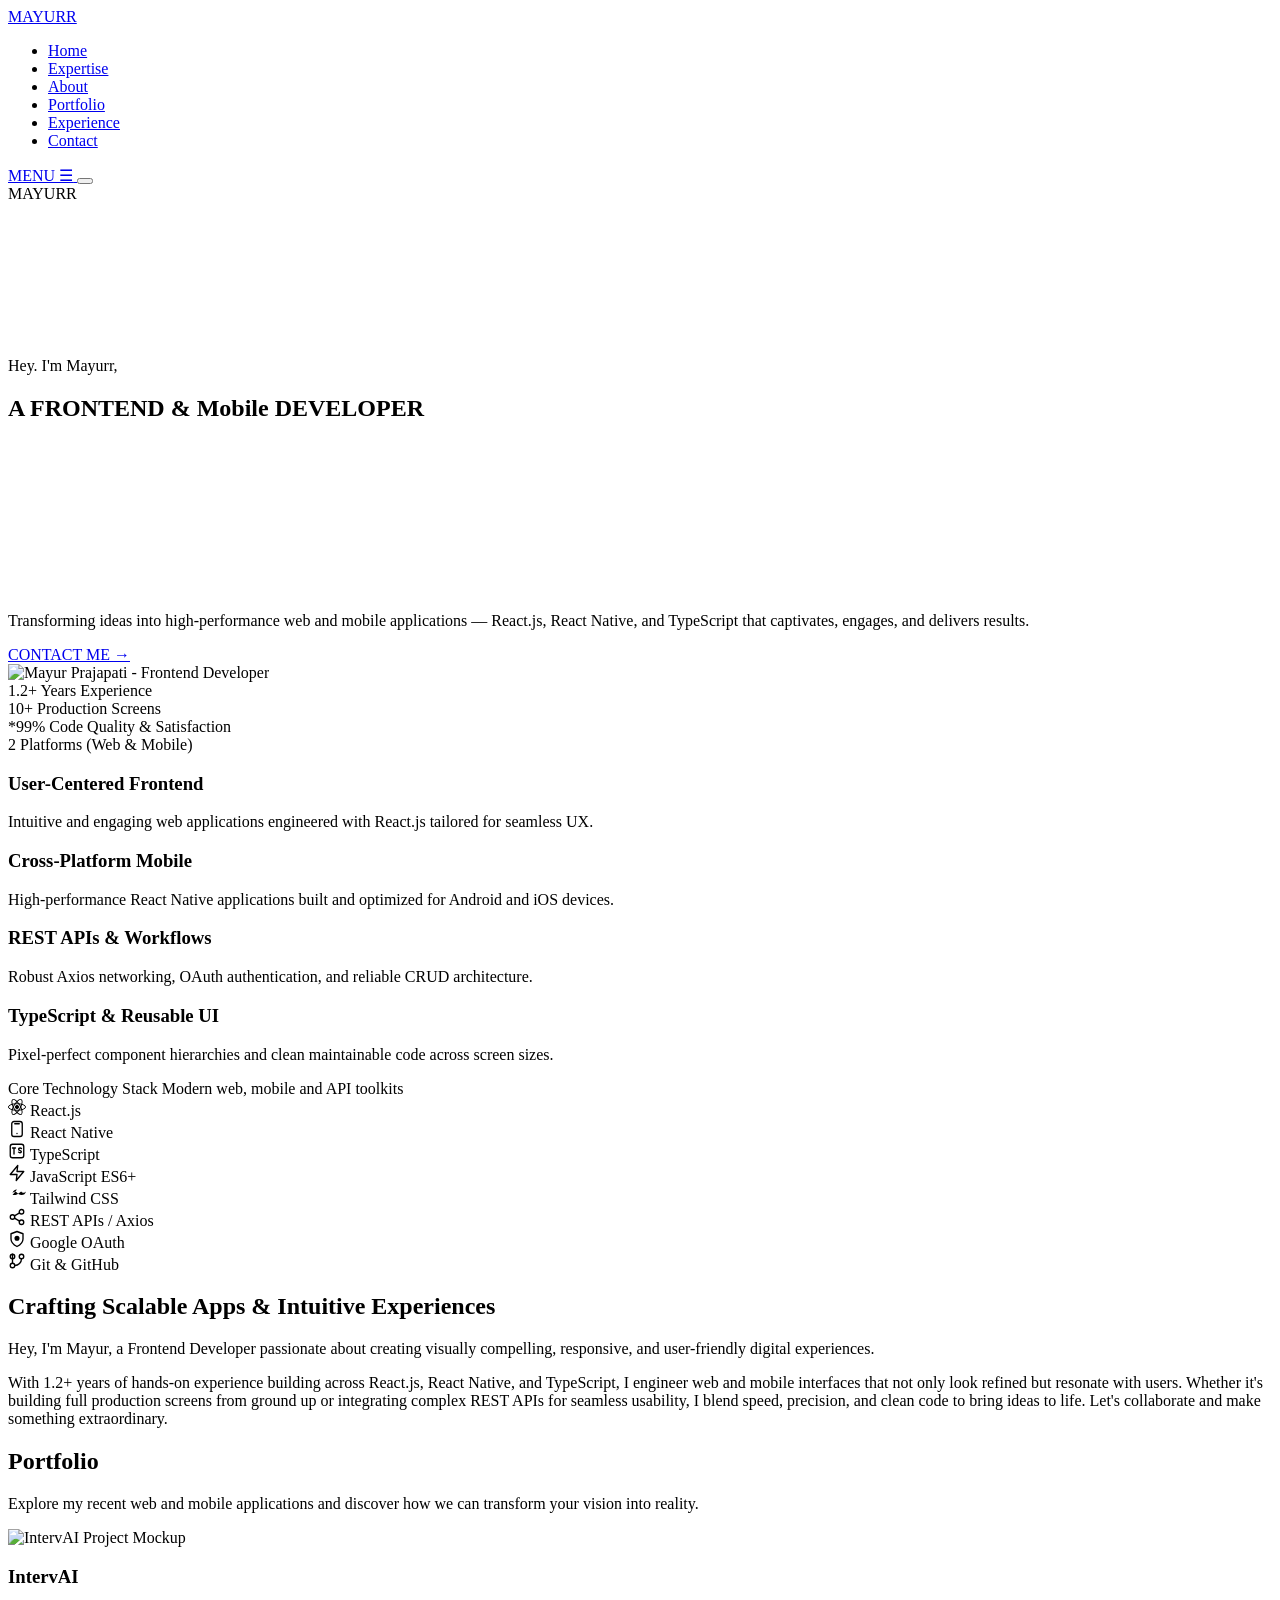
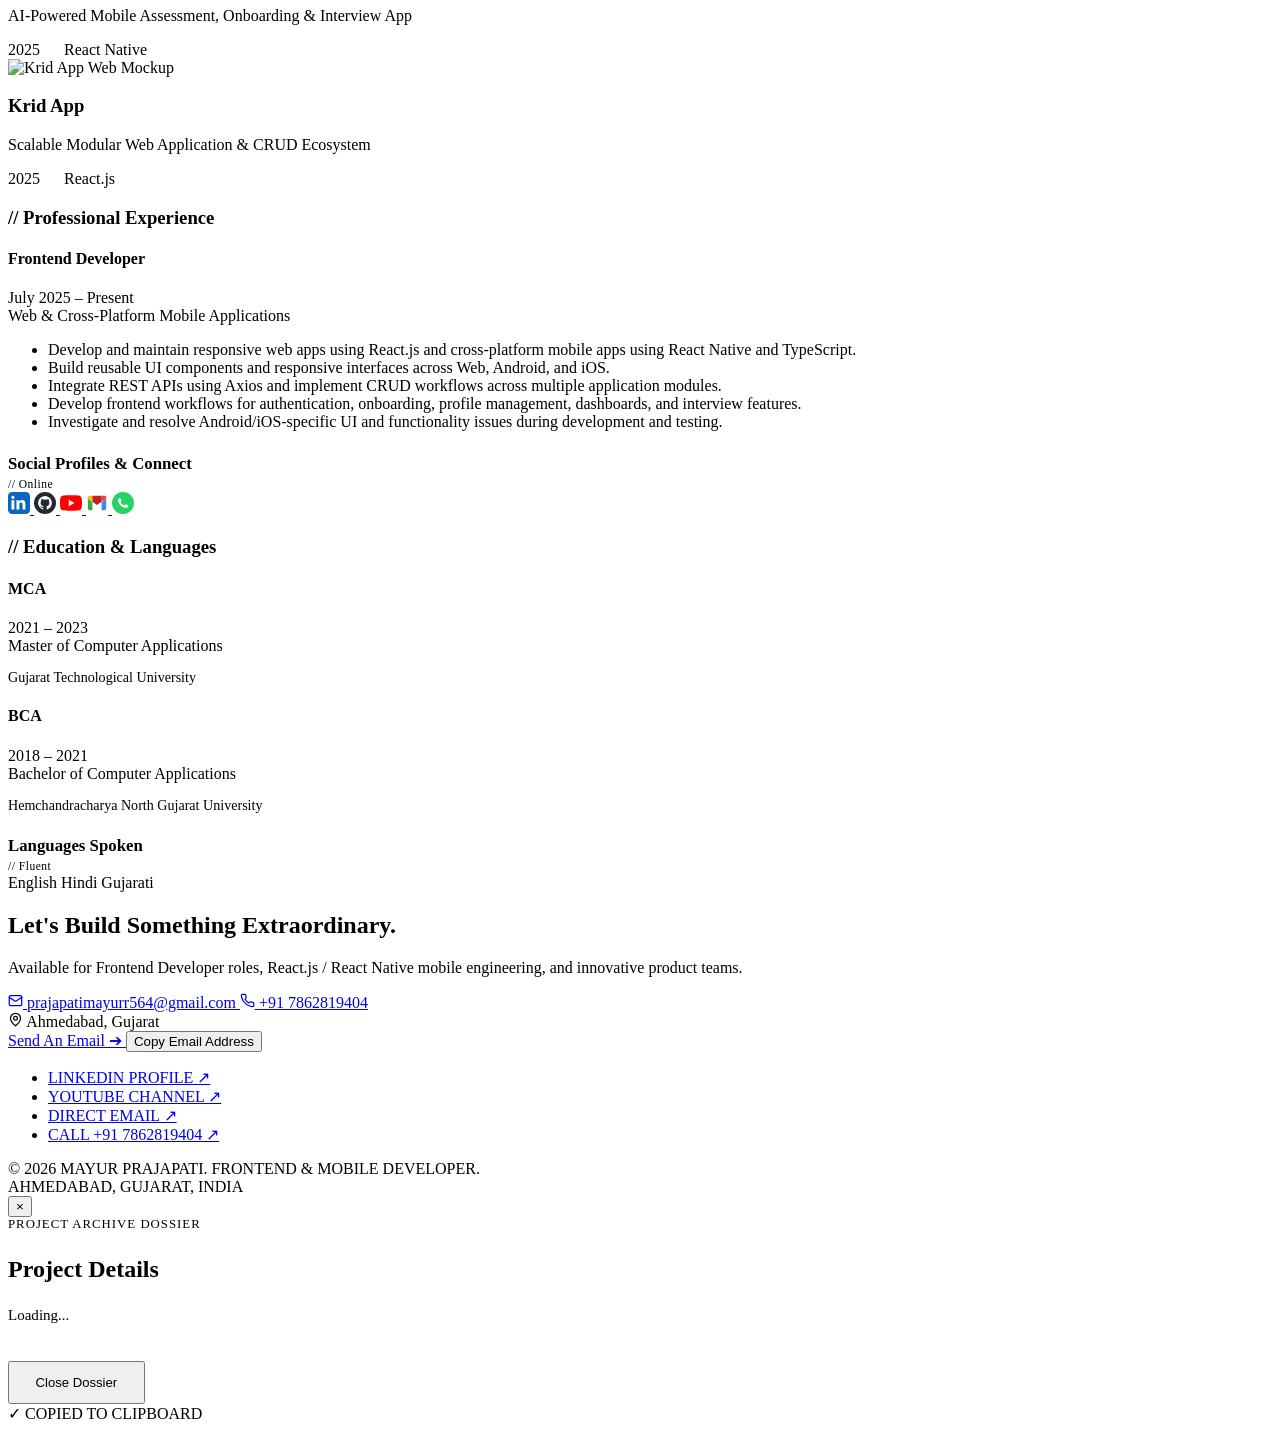
==== index.html @ 597a834d "Add files via upload" ====
<!DOCTYPE html>
<html lang="en">

<head>
  <meta charset="UTF-8">
  <meta name="viewport" content="width=device-width, initial-scale=1.0">
  <title>Mayurr Prajapati // Frontend & Mobile Developer</title>
  <meta name="description"
    content="Portfolio of Mayur Prajapati, Frontend & Mobile Developer specializing in React.js, React Native, TypeScript, and modern responsive architectures.">

  <!-- Google Fonts: Inter, Instrument Serif, Syne, Plus Jakarta Sans, JetBrains Mono -->
  <link rel="preconnect" href="https://fonts.googleapis.com">
  <link rel="preconnect" href="https://fonts.gstatic.com" crossorigin>
  <link
    href="https://fonts.googleapis.com/css2?family=Instrument+Serif:ital@0;1&family=Inter:wght@400;500;600;700;800;900&family=JetBrains+Mono:wght@400;500;600;700&family=Plus+Jakarta+Sans:wght@300;400;500;600;700&family=Syne:wght@700;800;900&display=swap"
    rel="stylesheet">

  <!-- Stylesheet -->
  <link rel="stylesheet" href="style.css">
</head>

<body>

  <!-- Custom Magnetic Cursor -->
  <div class="cursor-dot"></div>
  <div class="cursor-ring"></div>

  <!-- Editorial Top Navigation -->
  <header class="site-header" id="header">
    <a href="#hero" class="brand-logo">
      <span class="brand-badge-dot"></span>
      MAYURR
    </a>

    <nav>
      <ul class="nav-links-menu">
        <li><a href="#hero" class="nav-item-link active">Home</a></li>
        <li><a href="#services" class="nav-item-link">Expertise</a></li>
        <li><a href="#about" class="nav-item-link">About</a></li>
        <li><a href="#portfolio" class="nav-item-link">Portfolio</a></li>
        <li><a href="#timeline" class="nav-item-link">Experience</a></li>
        <li><a href="#contact" class="nav-item-link">Contact</a></li>
      </ul>
    </nav>

    <div class="nav-pill-actions">
      <a href="#contact" class="btn-menu-pill">
        <span>MENU ☰</span>
      </a>
      <button class="hamburger-mobile" aria-label="Toggle Menu">
        <span></span>
        <span></span>
      </button>
    </div>
  </header>

  <main class="main-content">

    <!-- ====================================================================
         1. HERO SECTION (3-COLUMN EDITORIAL ARCH)
         ==================================================================== -->
    <section class="hero-editorial" id="hero">
      <!-- ThreeUI Background Ghost Architectural Typography -->
      <div class="hero-ghost-watermark" aria-hidden="true">MAYURR</div>

      <!-- ThreeUI 3D Atmospheric Ambient WebGL Canvas -->
      <canvas id="heroAtmosphereCanvas" class="hero-3d-scene" aria-hidden="true"></canvas>

      <div class="content-container hero-content-relative">
        <div class="hero-grid-3col">

          <!-- Left Column: Title & Headline -->
          <div class="hero-col-left reveal-on-scroll">
            <span class="hero-greeting">Hey. I'm Mayurr,</span>

            <div class="hero-wordmark-container" id="heroWordmark">
              <h1 class="hero-main-title">
                A FRONTEND
                <span class="serif-italic">&amp; Mobile</span>
                DEVELOPER
              </h1>
              <canvas class="wordmark-gl-canvas" id="wordmarkCanvas"></canvas>
              <div class="wordmark-label" id="wmLabel0"></div>
              <div class="wordmark-label" id="wmLabel1"></div>
              <div class="wordmark-label" id="wmLabel2"></div>
            </div>

            <p class="hero-bio-text">
              Transforming ideas into high-performance web and mobile applications — React.js, React Native, and
              TypeScript that captivates, engages, and delivers results.
            </p>

            <a href="#contact" class="hero-btn-pill">
              <span>CONTACT ME</span>
              <span class="pill-arrow-circle">→</span>
            </a>
          </div>

          <!-- Center Column: Editorial Portrait Arch -->
          <div class="hero-col-center reveal-on-scroll">
            <div class="hero-portrait-arch">
              <img src="assets/mayur.jpg" alt="Mayur Prajapati - Frontend Developer" class="hero-portrait-img">
            </div>
          </div>

          <!-- Right Column: Vertical Stats Stack -->
          <div class="hero-col-right reveal-on-scroll">
            <div class="stat-stack-item">
              <span class="stat-big-num">1.2+</span>
              <span class="stat-sub-label">Years Experience</span>
            </div>

            <div class="stat-stack-item">
              <span class="stat-big-num">10+</span>
              <span class="stat-sub-label">Production Screens</span>
            </div>

            <div class="stat-stack-item">
              <span class="stat-big-num">*99%</span>
              <span class="stat-sub-label">Code Quality & Satisfaction</span>
            </div>

            <div class="stat-stack-item">
              <span class="stat-big-num">2</span>
              <span class="stat-sub-label">Platforms (Web & Mobile)</span>
            </div>
          </div>

        </div>
      </div>
    </section>

    <!-- ====================================================================
         2. 4-COLUMN CAPABILITIES TICKER
         ==================================================================== -->
    <section class="capabilities-bar-section" id="services">
      <div class="content-container">
        <div class="capabilities-grid-4col">

          <div class="capability-item-card reveal-on-scroll">
            <h3 class="capability-card-title">User-Centered Frontend</h3>
            <p class="capability-card-text">
              Intuitive and engaging web applications engineered with React.js tailored for seamless UX.
            </p>
          </div>

          <div class="capability-item-card reveal-on-scroll">
            <h3 class="capability-card-title">Cross-Platform Mobile</h3>
            <p class="capability-card-text">
              High-performance React Native applications built and optimized for Android and iOS devices.
            </p>
          </div>

          <div class="capability-item-card reveal-on-scroll">
            <h3 class="capability-card-title">REST APIs & Workflows</h3>
            <p class="capability-card-text">
              Robust Axios networking, OAuth authentication, and reliable CRUD architecture.
            </p>
          </div>

          <div class="capability-item-card reveal-on-scroll">
            <h3 class="capability-card-title">TypeScript & Reusable UI</h3>
            <p class="capability-card-text">
              Pixel-perfect component hierarchies and clean maintainable code across screen sizes.
            </p>
          </div>

        </div>
      </div>
    </section>

    <!-- ====================================================================
         3. TRUSTED TECH STACK (2x4 GRID BOXES)
         ==================================================================== -->
    <section class="trusted-tech-section">
      <div class="content-container">
        <div class="trusted-header-row reveal-on-scroll">
          <span class="trusted-label-title">Core Technology Stack</span>
          <span class="trusted-sub-note">Modern web, mobile and API toolkits</span>
        </div>

        <div class="tech-boxes-grid reveal-on-scroll">
          <div class="tech-box-item" data-blob-color="#00D8FF">
            <svg class="tech-icon-svg" viewBox="-11.5 -10.23 23 20.46" width="18" height="18" fill="none"
              stroke="currentColor" stroke-width="1.2">
              <circle cx="0" cy="0" r="2.05" fill="currentColor" />
              <g stroke="currentColor" stroke-width="1.2" fill="none">
                <ellipse rx="11" ry="4.2" />
                <ellipse rx="11" ry="4.2" transform="rotate(60)" />
                <ellipse rx="11" ry="4.2" transform="rotate(120)" />
              </g>
            </svg>
            <span>React.js</span>
          </div>

          <div class="tech-box-item" data-blob-color="#61DAFB">
            <svg class="tech-icon-svg" viewBox="0 0 24 24" width="18" height="18" fill="none" stroke="currentColor"
              stroke-width="1.8" stroke-linecap="round" stroke-linejoin="round">
              <rect x="5" y="2" width="14" height="20" rx="3" ry="3" />
              <line x1="12" y1="18" x2="12.01" y2="18" />
              <line x1="9" y1="5" x2="15" y2="5" />
            </svg>
            <span>React Native</span>
          </div>

          <div class="tech-box-item" data-blob-color="#3178C6">
            <svg class="tech-icon-svg" viewBox="0 0 24 24" width="18" height="18" fill="none" stroke="currentColor"
              stroke-width="1.8" stroke-linecap="round" stroke-linejoin="round">
              <rect x="3" y="3" width="18" height="18" rx="3" />
              <path
                d="M8 8v8M6 8h4M14 13.5c.5.5 1.2.8 2 .8 1.1 0 1.8-.6 1.8-1.4 0-1.8-3.6-1.1-3.6-3.4 0-.9.8-1.5 1.8-1.5.8 0 1.5.3 2 .8" />
            </svg>
            <span>TypeScript</span>
          </div>

          <div class="tech-box-item" data-blob-color="#F7DF1E">
            <svg class="tech-icon-svg" viewBox="0 0 24 24" width="18" height="18" fill="none" stroke="currentColor"
              stroke-width="1.8" stroke-linecap="round" stroke-linejoin="round">
              <polygon points="13 2 3 14 12 14 11 22 21 10 12 10 13 2" />
            </svg>
            <span>JavaScript ES6+</span>
          </div>

          <div class="tech-box-item" data-blob-color="#38BDF8">
            <svg class="tech-icon-svg" viewBox="0 0 24 24" width="18" height="18" fill="currentColor">
              <path
                d="M12.001 4.8c-3.2 0-5.2 1.6-6 4.8 1.2-1.6 2.6-2.2 4.2-1.8.913.228 1.565.89 2.288 1.624C13.666 10.618 15.027 12 18.001 12c3.2 0 5.2-1.6 6-4.8-1.2 1.6-2.6 2.2-4.2 1.8-.913-.228-1.565-.89-2.288-1.624C10.336 13.382 8.975 12 6.001 12z" />
            </svg>
            <span>Tailwind CSS</span>
          </div>

          <div class="tech-box-item" data-blob-color="#A855F7">
            <svg class="tech-icon-svg" viewBox="0 0 24 24" width="18" height="18" fill="none" stroke="currentColor"
              stroke-width="1.8" stroke-linecap="round" stroke-linejoin="round">
              <circle cx="18" cy="5" r="3" />
              <circle cx="6" cy="12" r="3" />
              <circle cx="18" cy="19" r="3" />
              <line x1="8.59" y1="13.51" x2="15.42" y2="17.49" />
              <line x1="15.41" y1="6.51" x2="8.59" y2="10.49" />
            </svg>
            <span>REST APIs / Axios</span>
          </div>

          <div class="tech-box-item" data-blob-color="#EA4335">
            <svg class="tech-icon-svg" viewBox="0 0 24 24" width="18" height="18" fill="none" stroke="currentColor"
              stroke-width="1.8" stroke-linecap="round" stroke-linejoin="round">
              <path d="M12 22s8-4 8-10V5l-8-3-8 3v7c0 6 8 10 8 10z" />
              <circle cx="12" cy="11" r="2.5" fill="currentColor" />
            </svg>
            <span>Google OAuth</span>
          </div>

          <div class="tech-box-item" data-blob-color="#F05032">
            <svg class="tech-icon-svg" viewBox="0 0 24 24" width="18" height="18" fill="none" stroke="currentColor"
              stroke-width="1.8" stroke-linecap="round" stroke-linejoin="round">
              <line x1="6" y1="3" x2="6" y2="15" />
              <circle cx="18" cy="6" r="3" />
              <circle cx="6" cy="18" r="3" />
              <circle cx="6" cy="6" r="3" />
              <path d="M18 9a9 9 0 0 1-9 9" />
            </svg>
            <span>Git & GitHub</span>
          </div>
        </div>
      </div>
    </section>

    <!-- ====================================================================
         4. EDITORIAL PHILOSOPHY / ABOUT SECTION
         ==================================================================== -->
    <section class="about-editorial-section" id="about">
      <div class="content-container">
        <div class="about-split-grid">

          <div class="reveal-on-scroll">
            <h2 class="about-left-headline">
              Crafting Scalable Apps & Intuitive Experiences
            </h2>
          </div>

          <div class="about-right-paragraphs reveal-on-scroll">
            <p class="about-lead-p">
              Hey, I'm Mayur, a Frontend Developer passionate about creating visually compelling, responsive, and
              user-friendly digital experiences.
            </p>

            <p class="about-body-p">
              With 1.2+ years of hands-on experience building across React.js, React Native, and TypeScript, I engineer
              web and mobile interfaces that not only look refined but resonate with users. Whether it's building full
              production screens from ground up or integrating complex REST APIs for seamless usability, I blend speed,
              precision, and clean code to bring ideas to life. Let's collaborate and make something extraordinary.
            </p>
          </div>

        </div>
      </div>
    </section>

    <!-- ====================================================================
         5. PORTFOLIO SHOWCASE (EDITORIAL CARDS)
         ==================================================================== -->
    <section class="portfolio-section" id="portfolio">
      <div class="content-container">

        <div class="portfolio-header-bar reveal-on-scroll">
          <h2 class="portfolio-main-title">Portfolio</h2>
          <p class="portfolio-sub-caption">
            Explore my recent web and mobile applications and discover how we can transform your vision into reality.
          </p>
        </div>

        <div class="portfolio-cards-stack">

          <!-- Project 1: IntervAI -->
          <div class="portfolio-showcase-card reveal-on-scroll" data-project="IntervAI">
            <div class="portfolio-img-wrapper">
              <img src="assets/project1.jpg" alt="IntervAI Project Mockup" class="portfolio-card-img">
            </div>

            <div class="portfolio-card-meta">
              <div>
                <h3 class="portfolio-item-name">IntervAI</h3>
                <p class="portfolio-item-desc">AI-Powered Mobile Assessment, Onboarding & Interview App</p>
              </div>
              <div style="display: flex; align-items: center; gap: 1.5rem;">
                <span class="portfolio-item-year">2025</span>
                <span class="portfolio-tag-pill">React Native</span>
              </div>
            </div>
          </div>

          <!-- Project 2: Krid App -->
          <div class="portfolio-showcase-card reveal-on-scroll" data-project="Krid App">
            <div class="portfolio-img-wrapper">
              <img src="assets/project2.jpg" alt="Krid App Web Mockup" class="portfolio-card-img">
            </div>

            <div class="portfolio-card-meta">
              <div>
                <h3 class="portfolio-item-name">Krid App</h3>
                <p class="portfolio-item-desc">Scalable Modular Web Application & CRUD Ecosystem</p>
              </div>
              <div style="display: flex; align-items: center; gap: 1.5rem;">
                <span class="portfolio-item-year">2025</span>
                <span class="portfolio-tag-pill">React.js</span>
              </div>
            </div>
          </div>

        </div>
      </div>
    </section>

    <!-- ====================================================================
         6. EXPERIENCE & EDUCATION TIMELINE
         ==================================================================== -->
    <section class="timeline-section" id="timeline">
      <div class="content-container">
        <div class="timeline-split-grid">

          <!-- Experience Column -->
          <div class="timeline-col reveal-on-scroll">
            <h3 class="timeline-col-title">// Professional Experience</h3>

            <div class="timeline-entry-card">
              <div class="timeline-entry-meta">
                <h4 class="timeline-entry-role">Frontend Developer</h4>
                <span class="timeline-entry-date">July 2025 – Present</span>
              </div>
              <div class="timeline-entry-org">Web & Cross-Platform Mobile Applications</div>
              <ul class="timeline-entry-duties">
                <li>Develop and maintain responsive web apps using React.js and cross-platform mobile apps using React
                  Native and TypeScript.</li>
                <li>Build reusable UI components and responsive interfaces across Web, Android, and iOS.</li>
                <li>Integrate REST APIs using Axios and implement CRUD workflows across multiple application modules.
                </li>
                <li>Develop frontend workflows for authentication, onboarding, profile management, dashboards, and
                  interview features.</li>
                <li>Investigate and resolve Android/iOS-specific UI and functionality issues during development and
                  testing.</li>
              </ul>
            </div>

            <!-- Social Profiles & Connect Card -->
            <div class="timeline-entry-card timeline-bottom-card">
              <div class="timeline-entry-meta">
                <h4 class="timeline-entry-role" style="font-size: 1.05rem; margin-bottom: 0;">Social Profiles & Connect</h4>
                <span class="timeline-entry-date" style="font-size: 0.72rem; letter-spacing: 0.5px;">// Online</span>
              </div>
              <div class="social-icons-row">
                <a href="https://linkedin.com/in/mayur-prajapati-354" target="_blank" rel="noopener" class="social-icon-btn" title="LinkedIn" aria-label="LinkedIn">
                  <svg class="social-pill-icon" viewBox="0 0 24 24" width="22" height="22" aria-hidden="true">
                    <rect width="24" height="24" rx="4.5" fill="#0A66C2" />
                    <path fill="#FFFFFF" d="M19 19h-3.13v-4.9c0-1.17-.02-2.67-1.63-2.67-1.63 0-1.88 1.27-1.88 2.59V19H9.23V8.9h3v1.38h.04c.42-.79 1.44-1.63 2.98-1.63 3.18 0 3.77 2.1 3.77 4.82V19zM5.34 7.52a1.74 1.74 0 1 1 0-3.48 1.74 1.74 0 0 1 0 3.48zM6.9 19H3.77V8.9H6.9V19z" />
                  </svg>
                </a>

                <a href="https://github.com/" target="_blank" rel="noopener" class="social-icon-btn" title="GitHub" aria-label="GitHub">
                  <svg class="social-pill-icon" viewBox="0 0 24 24" width="22" height="22" aria-hidden="true">
                    <circle cx="12" cy="12" r="12" fill="#24292E" />
                    <path fill="#FFFFFF" fill-rule="evenodd" clip-rule="evenodd" d="M12 4.5a7.5 7.5 0 0 0-2.37 14.62c.38.07.51-.16.51-.36v-1.4c-2.09.45-2.53-.88-2.53-.88-.34-.87-.84-1.1-.84-1.1-.68-.47.05-.46.05-.46.75.05 1.15.77 1.15.77.67 1.15 1.76.82 2.19.63.07-.49.26-.82.48-1.01-1.67-.19-3.42-.83-3.42-3.71 0-.82.29-1.49.77-2.02-.08-.19-.33-.96.07-2 0 0 .63-.2 2.07.77.6-.17 1.25-.25 1.88-.25.64 0 1.28.08 1.88.25 1.44-.97 2.07-.77 2.07-.77.41 1.04.16 1.81.08 2 .48.53.77 1.2.77 2.02 0 2.89-1.76 3.52-3.43 3.7.27.23.51.69.51 1.39v2.06c0 .2.14.44.52.36A7.502 7.502 0 0 0 12 4.5z" />
                  </svg>
                </a>

                <a href="https://youtube.com/@mayuruncut?si=Wjxc4pWacgBS59aE" target="_blank" rel="noopener" class="social-icon-btn" title="YouTube" aria-label="YouTube">
                  <svg class="social-pill-icon" viewBox="0 0 24 24" width="22" height="22" aria-hidden="true">
                    <path fill="#FF0000" d="M23.498 6.186a3.016 3.016 0 0 0-2.122-2.136C19.505 3.545 12 3.545 12 3.545s-7.505 0-9.377.505A3.017 3.017 0 0 0 .502 6.186C0 8.07 0 12 0 12s0 3.93.502 5.814a3.016 3.016 0 0 0 2.122 2.136c1.871.505 9.376.505 9.376.505s7.505 0 9.377-.505a3.015 3.015 0 0 0 2.122-2.136C24 15.93 24 12 24 12s0-3.93-.502-5.814z" />
                    <path fill="#FFFFFF" d="M9.545 15.568V8.432L15.818 12l-6.273 3.568z" />
                  </svg>
                </a>

                <a href="mailto:prajapatimayurr564@gmail.com" class="social-icon-btn" title="Gmail" aria-label="Gmail">
                  <svg class="social-pill-icon" viewBox="0 0 24 24" width="22" height="22" aria-hidden="true">
                    <path fill="#4285F4" d="M22 6.78V18a2 2 0 0 1-2 2h-3V11.22L22 6.78Z" />
                    <path fill="#34A853" d="M2 6.78V18a2 2 0 0 0 2 2h3V11.22L2 6.78Z" />
                    <path fill="#EA4335" d="M17 4h3a2 2 0 0 1 2 2.78l-5 3.72V4Z" />
                    <path fill="#FBBC05" d="M7 4H4a2 2 0 0 0-2 2.78l5 3.72V4Z" />
                    <path fill="#C5221F" d="M7 10.5 12 14.25 17 10.5V4H7v6.5Z" />
                  </svg>
                </a>

                <a href="https://wa.me/917862819404" target="_blank" rel="noopener" class="social-icon-btn" title="WhatsApp" aria-label="WhatsApp">
                  <svg class="social-pill-icon" viewBox="0 0 24 24" width="22" height="22" aria-hidden="true">
                    <circle cx="12" cy="12" r="12" fill="#25D366" />
                    <path fill="#FFFFFF" d="M17.15 14.25c-.27-.14-1.6-.79-1.85-.88-.25-.09-.43-.14-.61.14-.18.27-.71.88-.87 1.06-.16.18-.32.2-.59.07-.27-.14-1.15-.42-2.19-1.35-.81-.72-1.35-1.61-1.51-1.88-.16-.27-.02-.42.12-.55.12-.12.27-.32.4-.48.14-.16.18-.27.27-.45.09-.18.05-.34-.02-.48-.07-.14-.61-1.48-.84-2.03-.22-.54-.45-.46-.61-.47h-.53c-.18 0-.48.07-.73.34-.25.27-.96.94-.96 2.3s.98 2.66 1.12 2.84c.14.18 1.93 2.94 4.67 4.13.65.28 1.16.45 1.56.58.65.21 1.25.18 1.72.11.52-.08 1.6-.65 1.83-1.28.23-.63.23-1.18.16-1.28-.07-.1-.25-.18-.52-.32z" />
                  </svg>
                </a>
              </div>
            </div>
          </div>

          <!-- Education & Languages Column -->
          <div class="timeline-col reveal-on-scroll">
            <h3 class="timeline-col-title">// Education & Languages</h3>

            <!-- MCA -->
            <div class="timeline-entry-card">
              <div class="timeline-entry-meta">
                <h4 class="timeline-entry-role">MCA</h4>
                <span class="timeline-entry-date">2021 – 2023</span>
              </div>
              <div class="timeline-entry-org">Master of Computer Applications</div>
              <p style="color: var(--text-muted); font-size: 0.88rem;">Gujarat Technological University</p>
            </div>

            <!-- BCA -->
            <div class="timeline-entry-card">
              <div class="timeline-entry-meta">
                <h4 class="timeline-entry-role">BCA</h4>
                <span class="timeline-entry-date">2018 – 2021</span>
              </div>
              <div class="timeline-entry-org">Bachelor of Computer Applications</div>
              <p style="color: var(--text-muted); font-size: 0.88rem;">Hemchandracharya North Gujarat University</p>
            </div>

            <!-- Languages -->
            <div class="timeline-entry-card timeline-bottom-card">
              <div class="timeline-entry-meta">
                <h4 class="timeline-entry-role" style="font-size: 1.05rem; margin-bottom: 0;">Languages Spoken</h4>
                <span class="timeline-entry-date" style="font-size: 0.72rem; letter-spacing: 0.5px;">// Fluent</span>
              </div>
              <div class="lang-chips-grid">
                <span class="lang-chip">English</span>
                <span class="lang-chip">Hindi</span>
                <span class="lang-chip">Gujarati</span>
              </div>
            </div>
          </div>

        </div>
      </div>
    </section>

    <!-- ====================================================================
         7. CONTACT & FOOTER
         ==================================================================== -->
    <section class="contact-editorial-section" id="contact">
      <div class="content-container">
        <div class="contact-hero-box reveal-on-scroll">
          <h2 class="contact-headline">
            Let's Build Something Extraordinary.
          </h2>
          <p class="contact-sub-text">
            Available for Frontend Developer roles, React.js / React Native mobile engineering, and innovative product
            teams.
          </p>

          <!-- Direct Contact Chips -->
          <div class="contact-chips-row">
            <a href="mailto:prajapatimayurr564@gmail.com" class="contact-chip-item">
              <svg class="contact-chip-icon" viewBox="0 0 24 24" width="15" height="15" fill="none"
                stroke="currentColor" stroke-width="2" stroke-linecap="round" stroke-linejoin="round">
                <rect x="2" y="4" width="20" height="16" rx="2" />
                <path d="m22 7-8.97 5.7a1.94 1.94 0 0 1-2.06 0L2 7" />
              </svg>
              <span>prajapatimayurr564@gmail.com</span>
            </a>
            <a href="tel:+917862819404" class="contact-chip-item">
              <svg class="contact-chip-icon" viewBox="0 0 24 24" width="15" height="15" fill="none"
                stroke="currentColor" stroke-width="2" stroke-linecap="round" stroke-linejoin="round">
                <path
                  d="M22 16.92v3a2 2 0 0 1-2.18 2 19.79 19.79 0 0 1-8.63-3.07 19.5 19.5 0 0 1-6-6 19.79 19.79 0 0 1-3.07-8.67A2 2 0 0 1 4.11 2h3a2 2 0 0 1 2 1.72 12.84 12.84 0 0 0 .7 2.81 2 2 0 0 1-.45 2.11L8.09 9.91a16 16 0 0 0 6 6l1.27-1.27a2 2 0 0 1 2.11-.45 12.84 12.84 0 0 0 2.81.7A2 2 0 0 1 22 16.92z" />
              </svg>
              <span>+91 7862819404</span>
            </a>
            <div class="contact-chip-item">
              <svg class="contact-chip-icon" viewBox="0 0 24 24" width="15" height="15" fill="none"
                stroke="currentColor" stroke-width="2" stroke-linecap="round" stroke-linejoin="round">
                <path d="M20 10c0 6-8 12-8 12s-8-6-8-12a8 8 0 0 1 16 0Z" />
                <circle cx="12" cy="10" r="3" />
              </svg>
              <span>Ahmedabad, Gujarat</span>
            </div>
          </div>

          <div class="contact-primary-btns">
            <a href="mailto:prajapatimayurr564@gmail.com" class="btn-black-pill">
              <span>Send An Email ➔</span>
            </a>
            <button class="btn-outline-pill btn-copy-email" type="button">
              <span>Copy Email Address</span>
            </button>
          </div>

          <ul class="social-links-list">
            <li><a href="https://linkedin.com/in/mayur-prajapati-354" target="_blank" rel="noopener"
                class="social-link-item">LINKEDIN PROFILE ↗</a></li>
            <li><a href="https://youtube.com/@mayuruncut?si=Wjxc4pWacgBS59aE" target="_blank" rel="noopener"
                class="social-link-item">YOUTUBE CHANNEL ↗</a></li>
            <li><a href="mailto:prajapatimayurr564@gmail.com" class="social-link-item">DIRECT EMAIL ↗</a></li>
            <li><a href="tel:+917862819404" class="social-link-item">CALL +91 7862819404 ↗</a></li>
          </ul>
        </div>
      </div>
    </section>

  </main>

  <!-- Site Footer -->
  <footer class="site-footer">
    <div class="content-container">
      <div class="site-footer-bar">
        <div>© 2026 MAYUR PRAJAPATI. FRONTEND & MOBILE DEVELOPER.</div>
        <div>AHMEDABAD, GUJARAT, INDIA</div>
      </div>
    </div>
  </footer>

  <!-- Interactive Project Details Modal -->
  <div class="modal-overlay" id="modal">
    <div class="modal-dialog">
      <button class="modal-close-btn modal-close" aria-label="Close Modal">&times;</button>
      <span
        style="font-family: var(--font-mono); font-size: 0.8rem; color: var(--text-dim); text-transform: uppercase; letter-spacing: 1px; display: block; margin-bottom: 0.6rem;">Project
        Archive Dossier</span>
      <h3 id="modal-title"
        style="font-family: var(--font-display); font-size: 1.5rem; margin-bottom: 1.2rem; color: var(--text-dark);">
        Project Details</h3>
      <div id="modal-desc" style="color: var(--text-muted); line-height: 1.8; margin-bottom: 2rem; font-size: 0.94rem;">
        Loading...</div>
      <div>
        <button class="btn-black-pill modal-close" style="padding: 0.75rem 1.6rem; font-size: 0.82rem;">
          <span>Close Dossier</span>
        </button>
      </div>
    </div>
  </div>

  <!-- Toast Notification -->
  <div class="toast-msg">✓ COPIED TO CLIPBOARD</div>

  <!-- Scripts -->
  <script src="https://cdnjs.cloudflare.com/ajax/libs/three.js/r128/three.min.js"></script>
  <script src="https://cdnjs.cloudflare.com/ajax/libs/gsap/3.12.5/gsap.min.js"></script>
  <script src="script.js"></script>
</body>

</html>
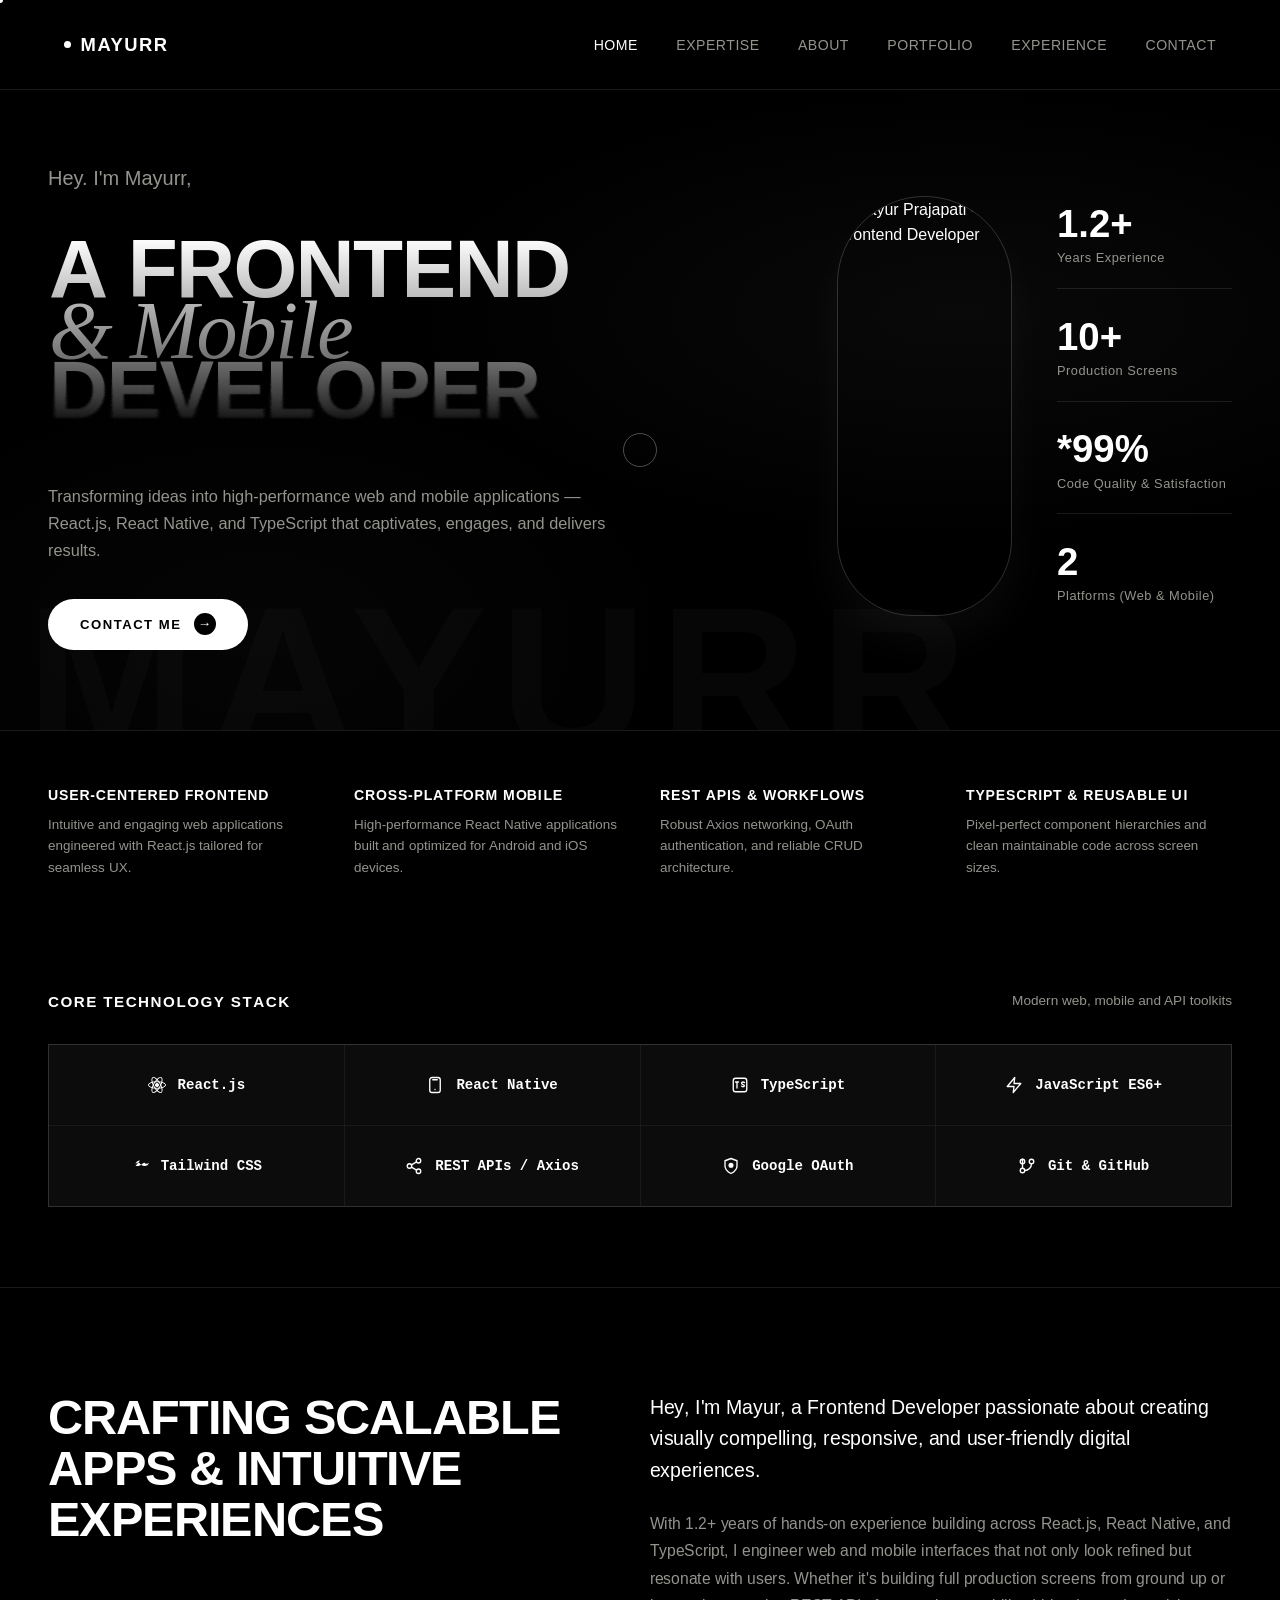
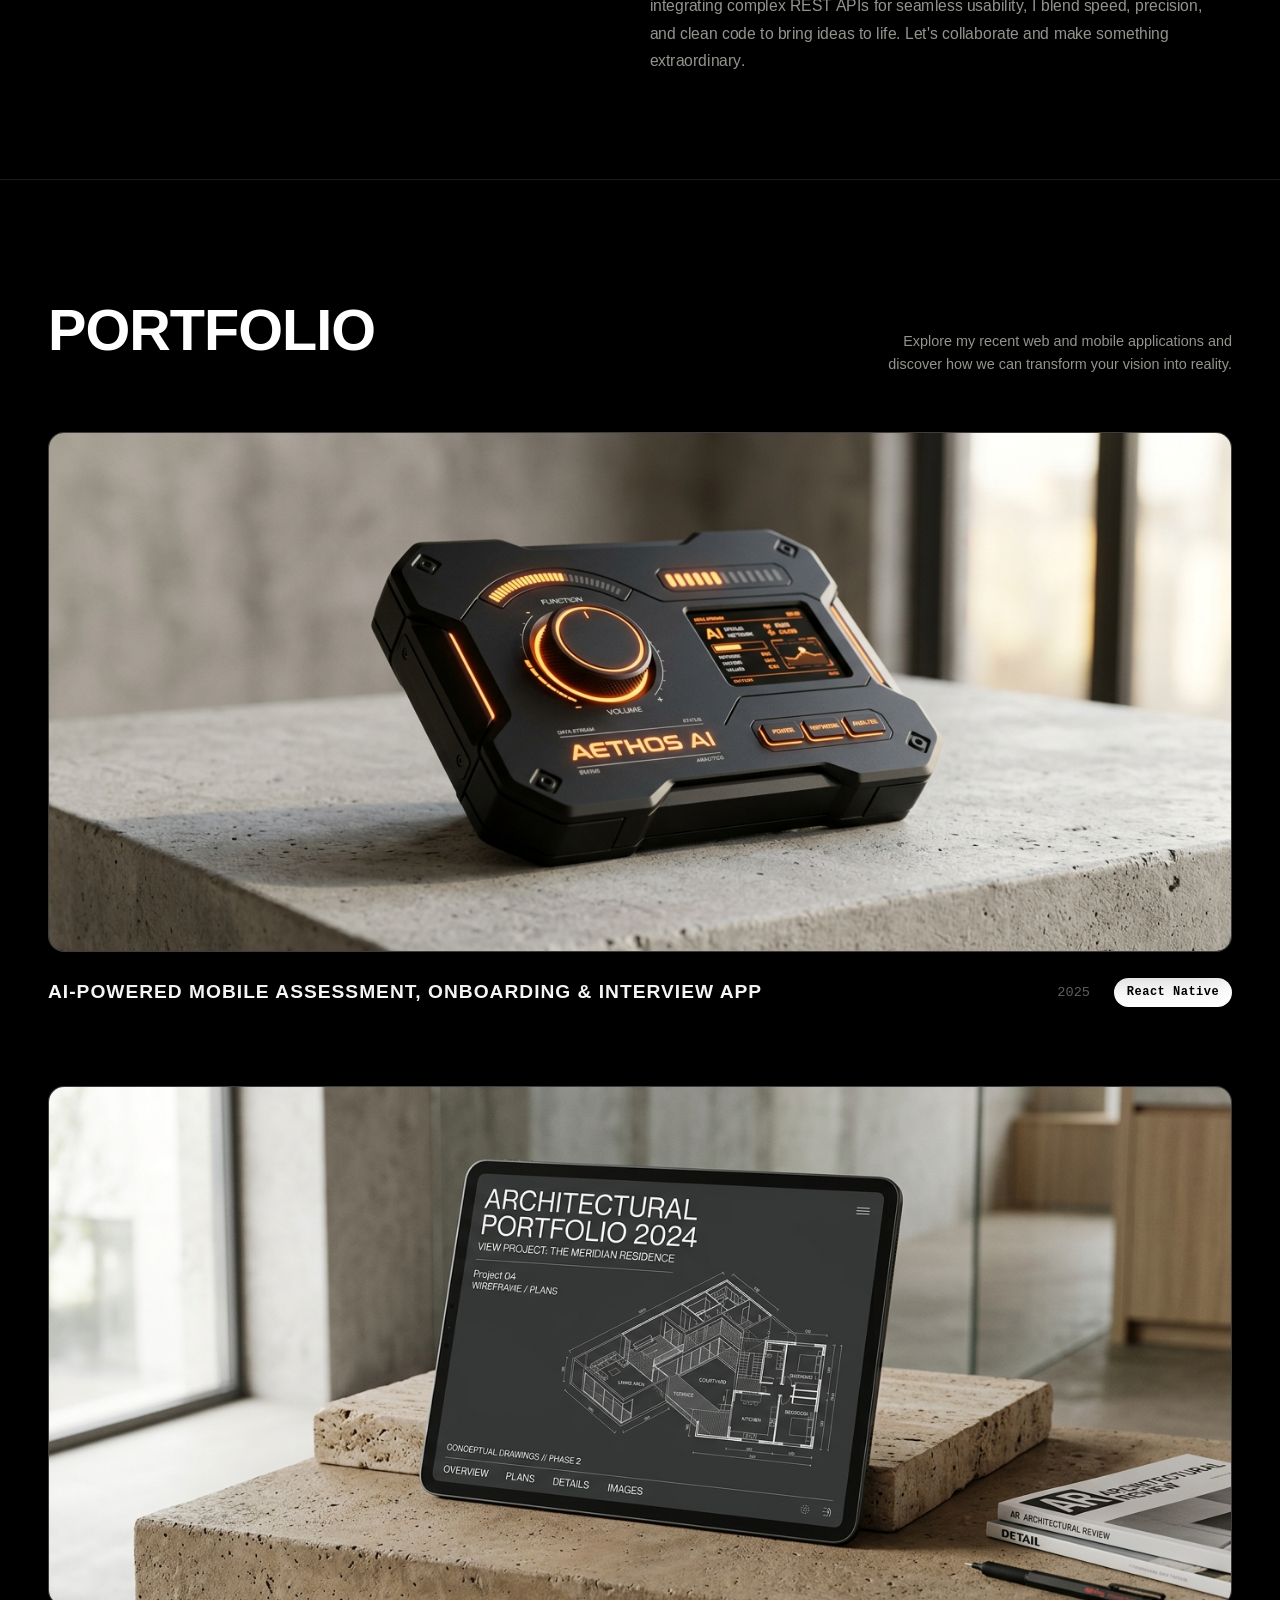
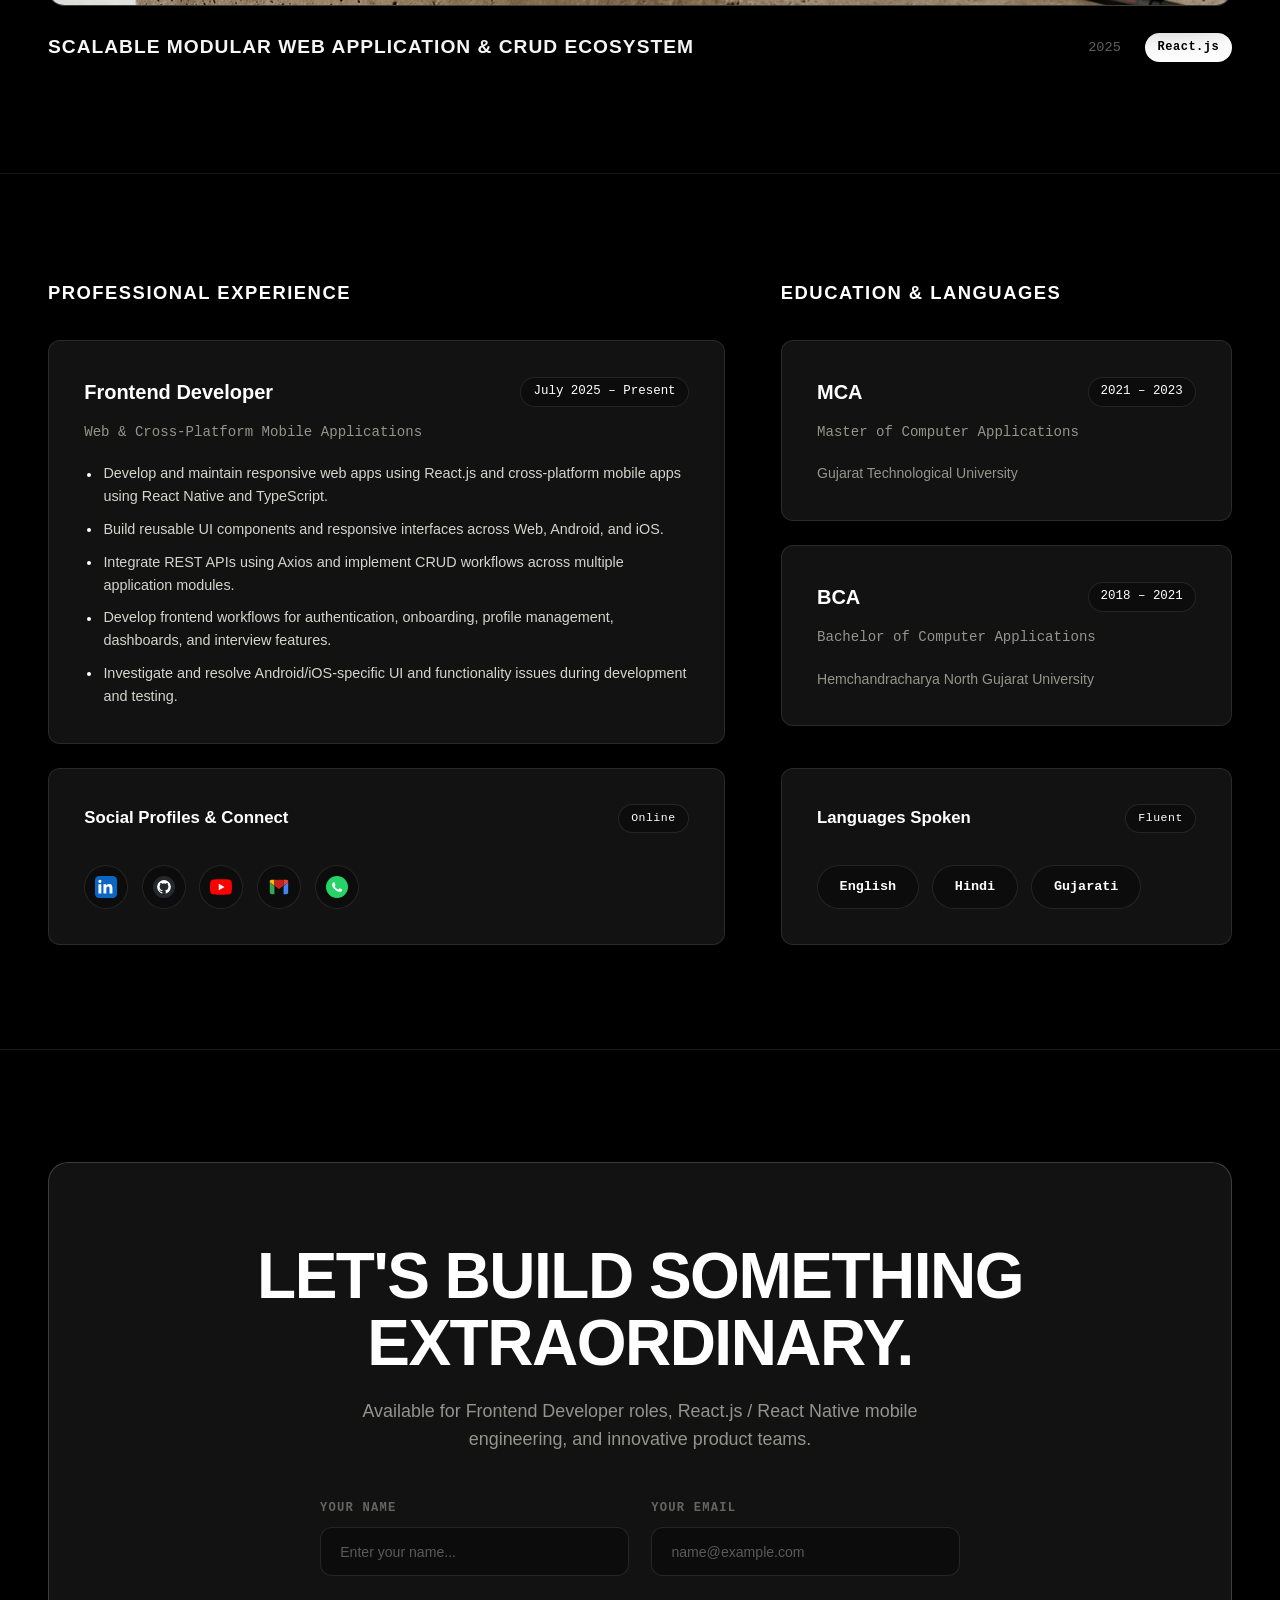
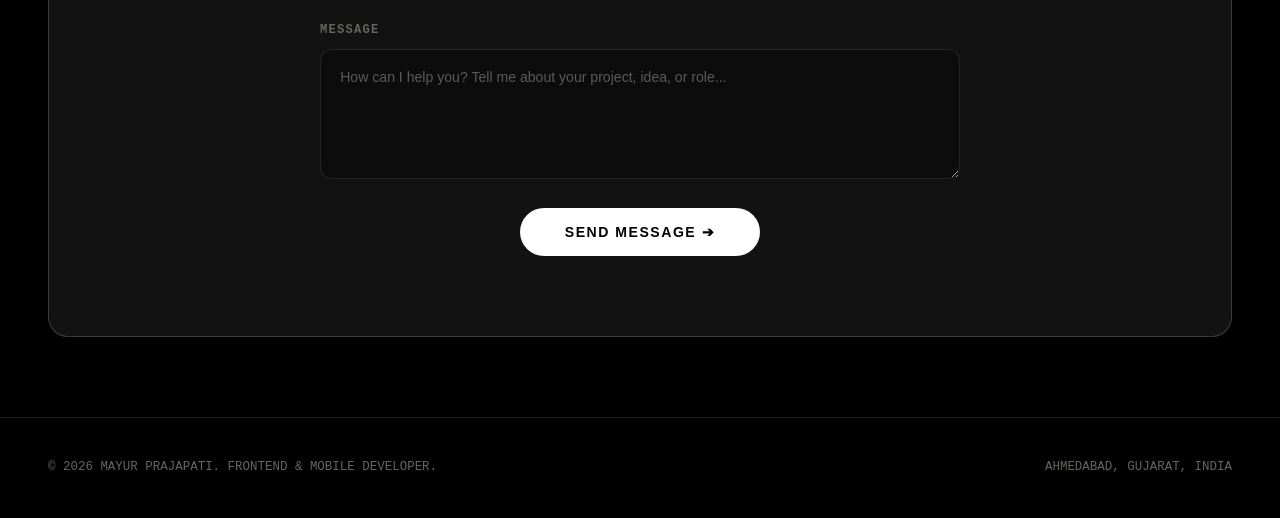
==== commit c7316b61: "email changes" ====
--- a/index.html
+++ b/index.html
@@ -4,7 +4,7 @@
 <head>
   <meta charset="UTF-8">
   <meta name="viewport" content="width=device-width, initial-scale=1.0">
-  <title>Mayurr Prajapati // Frontend & Mobile Developer</title>
+  <title>Mayurr Prajapati Frontend & Mobile Developer</title>
   <meta name="description"
     content="Portfolio of Mayur Prajapati, Frontend & Mobile Developer specializing in React.js, React Native, TypeScript, and modern responsive architectures.">
 
@@ -42,16 +42,6 @@
         <li><a href="#contact" class="nav-item-link">Contact</a></li>
       </ul>
     </nav>
-
-    <div class="nav-pill-actions">
-      <a href="#contact" class="btn-menu-pill">
-        <span>MENU ☰</span>
-      </a>
-      <button class="hamburger-mobile" aria-label="Toggle Menu">
-        <span></span>
-        <span></span>
-      </button>
-    </div>
   </header>
 
   <main class="main-content">
@@ -99,7 +89,7 @@
           <!-- Center Column: Editorial Portrait Arch -->
           <div class="hero-col-center reveal-on-scroll">
             <div class="hero-portrait-arch">
-              <img src="assets/mayur.jpg" alt="Mayur Prajapati - Frontend Developer" class="hero-portrait-img">
+              <img src="assets/ai.png" alt="Mayur Prajapati - Frontend Developer" class="hero-portrait-img">
             </div>
           </div>
 
@@ -319,8 +309,9 @@
 
             <div class="portfolio-card-meta">
               <div>
-                <h3 class="portfolio-item-name">IntervAI</h3>
-                <p class="portfolio-item-desc">AI-Powered Mobile Assessment, Onboarding & Interview App</p>
+                <h3 class="portfolio-item-name">AI-Powered Mobile Assessment, Onboarding & Interview App</h3>
+                <!-- <h3 class="portfolio-item-name">IntervAI</h3> -->
+                <!-- <p class="portfolio-item-desc">AI-Powered Mobile Assessment, Onboarding & Interview App</p> -->
               </div>
               <div style="display: flex; align-items: center; gap: 1.5rem;">
                 <span class="portfolio-item-year">2025</span>
@@ -337,8 +328,9 @@
 
             <div class="portfolio-card-meta">
               <div>
-                <h3 class="portfolio-item-name">Krid App</h3>
-                <p class="portfolio-item-desc">Scalable Modular Web Application & CRUD Ecosystem</p>
+                <h3 class="portfolio-item-name">Scalable Modular Web Application & CRUD Ecosystem</h3>
+                <!-- <h3 class="portfolio-item-name">Krid App</h3> -->
+                <!-- <p class="portfolio-item-desc">Scalable Modular Web Application & CRUD Ecosystem</p> -->
               </div>
               <div style="display: flex; align-items: center; gap: 1.5rem;">
                 <span class="portfolio-item-year">2025</span>
@@ -360,7 +352,7 @@
 
           <!-- Experience Column -->
           <div class="timeline-col reveal-on-scroll">
-            <h3 class="timeline-col-title">// Professional Experience</h3>
+            <h3 class="timeline-col-title">Professional Experience</h3>
 
             <div class="timeline-entry-card">
               <div class="timeline-entry-meta">
@@ -384,27 +376,34 @@
             <!-- Social Profiles & Connect Card -->
             <div class="timeline-entry-card timeline-bottom-card">
               <div class="timeline-entry-meta">
-                <h4 class="timeline-entry-role" style="font-size: 1.05rem; margin-bottom: 0;">Social Profiles & Connect</h4>
-                <span class="timeline-entry-date" style="font-size: 0.72rem; letter-spacing: 0.5px;">// Online</span>
+                <h4 class="timeline-entry-role" style="font-size: 1.05rem; margin-bottom: 0;">Social Profiles & Connect
+                </h4>
+                <span class="timeline-entry-date" style="font-size: 0.72rem; letter-spacing: 0.5px;">Online</span>
               </div>
               <div class="social-icons-row">
-                <a href="https://linkedin.com/in/mayur-prajapati-354" target="_blank" rel="noopener" class="social-icon-btn" title="LinkedIn" aria-label="LinkedIn">
+                <a href="https://linkedin.com/in/mayur-prajapati-354" target="_blank" rel="noopener"
+                  class="social-icon-btn" title="LinkedIn" aria-label="LinkedIn">
                   <svg class="social-pill-icon" viewBox="0 0 24 24" width="22" height="22" aria-hidden="true">
                     <rect width="24" height="24" rx="4.5" fill="#0A66C2" />
-                    <path fill="#FFFFFF" d="M19 19h-3.13v-4.9c0-1.17-.02-2.67-1.63-2.67-1.63 0-1.88 1.27-1.88 2.59V19H9.23V8.9h3v1.38h.04c.42-.79 1.44-1.63 2.98-1.63 3.18 0 3.77 2.1 3.77 4.82V19zM5.34 7.52a1.74 1.74 0 1 1 0-3.48 1.74 1.74 0 0 1 0 3.48zM6.9 19H3.77V8.9H6.9V19z" />
+                    <path fill="#FFFFFF"
+                      d="M19 19h-3.13v-4.9c0-1.17-.02-2.67-1.63-2.67-1.63 0-1.88 1.27-1.88 2.59V19H9.23V8.9h3v1.38h.04c.42-.79 1.44-1.63 2.98-1.63 3.18 0 3.77 2.1 3.77 4.82V19zM5.34 7.52a1.74 1.74 0 1 1 0-3.48 1.74 1.74 0 0 1 0 3.48zM6.9 19H3.77V8.9H6.9V19z" />
                   </svg>
                 </a>
 
-                <a href="https://github.com/" target="_blank" rel="noopener" class="social-icon-btn" title="GitHub" aria-label="GitHub">
+                <a href="https://github.com/" target="_blank" rel="noopener" class="social-icon-btn" title="GitHub"
+                  aria-label="GitHub">
                   <svg class="social-pill-icon" viewBox="0 0 24 24" width="22" height="22" aria-hidden="true">
                     <circle cx="12" cy="12" r="12" fill="#24292E" />
-                    <path fill="#FFFFFF" fill-rule="evenodd" clip-rule="evenodd" d="M12 4.5a7.5 7.5 0 0 0-2.37 14.62c.38.07.51-.16.51-.36v-1.4c-2.09.45-2.53-.88-2.53-.88-.34-.87-.84-1.1-.84-1.1-.68-.47.05-.46.05-.46.75.05 1.15.77 1.15.77.67 1.15 1.76.82 2.19.63.07-.49.26-.82.48-1.01-1.67-.19-3.42-.83-3.42-3.71 0-.82.29-1.49.77-2.02-.08-.19-.33-.96.07-2 0 0 .63-.2 2.07.77.6-.17 1.25-.25 1.88-.25.64 0 1.28.08 1.88.25 1.44-.97 2.07-.77 2.07-.77.41 1.04.16 1.81.08 2 .48.53.77 1.2.77 2.02 0 2.89-1.76 3.52-3.43 3.7.27.23.51.69.51 1.39v2.06c0 .2.14.44.52.36A7.502 7.502 0 0 0 12 4.5z" />
+                    <path fill="#FFFFFF" fill-rule="evenodd" clip-rule="evenodd"
+                      d="M12 4.5a7.5 7.5 0 0 0-2.37 14.62c.38.07.51-.16.51-.36v-1.4c-2.09.45-2.53-.88-2.53-.88-.34-.87-.84-1.1-.84-1.1-.68-.47.05-.46.05-.46.75.05 1.15.77 1.15.77.67 1.15 1.76.82 2.19.63.07-.49.26-.82.48-1.01-1.67-.19-3.42-.83-3.42-3.71 0-.82.29-1.49.77-2.02-.08-.19-.33-.96.07-2 0 0 .63-.2 2.07.77.6-.17 1.25-.25 1.88-.25.64 0 1.28.08 1.88.25 1.44-.97 2.07-.77 2.07-.77.41 1.04.16 1.81.08 2 .48.53.77 1.2.77 2.02 0 2.89-1.76 3.52-3.43 3.7.27.23.51.69.51 1.39v2.06c0 .2.14.44.52.36A7.502 7.502 0 0 0 12 4.5z" />
                   </svg>
                 </a>
 
-                <a href="https://youtube.com/@mayuruncut?si=Wjxc4pWacgBS59aE" target="_blank" rel="noopener" class="social-icon-btn" title="YouTube" aria-label="YouTube">
+                <a href="https://youtube.com/@mayuruncut?si=Wjxc4pWacgBS59aE" target="_blank" rel="noopener"
+                  class="social-icon-btn" title="YouTube" aria-label="YouTube">
                   <svg class="social-pill-icon" viewBox="0 0 24 24" width="22" height="22" aria-hidden="true">
-                    <path fill="#FF0000" d="M23.498 6.186a3.016 3.016 0 0 0-2.122-2.136C19.505 3.545 12 3.545 12 3.545s-7.505 0-9.377.505A3.017 3.017 0 0 0 .502 6.186C0 8.07 0 12 0 12s0 3.93.502 5.814a3.016 3.016 0 0 0 2.122 2.136c1.871.505 9.376.505 9.376.505s7.505 0 9.377-.505a3.015 3.015 0 0 0 2.122-2.136C24 15.93 24 12 24 12s0-3.93-.502-5.814z" />
+                    <path fill="#FF0000"
+                      d="M23.498 6.186a3.016 3.016 0 0 0-2.122-2.136C19.505 3.545 12 3.545 12 3.545s-7.505 0-9.377.505A3.017 3.017 0 0 0 .502 6.186C0 8.07 0 12 0 12s0 3.93.502 5.814a3.016 3.016 0 0 0 2.122 2.136c1.871.505 9.376.505 9.376.505s7.505 0 9.377-.505a3.015 3.015 0 0 0 2.122-2.136C24 15.93 24 12 24 12s0-3.93-.502-5.814z" />
                     <path fill="#FFFFFF" d="M9.545 15.568V8.432L15.818 12l-6.273 3.568z" />
                   </svg>
                 </a>
@@ -419,10 +418,12 @@
                   </svg>
                 </a>
 
-                <a href="https://wa.me/917862819404" target="_blank" rel="noopener" class="social-icon-btn" title="WhatsApp" aria-label="WhatsApp">
+                <a href="https://wa.me/917862819404" target="_blank" rel="noopener" class="social-icon-btn"
+                  title="WhatsApp" aria-label="WhatsApp">
                   <svg class="social-pill-icon" viewBox="0 0 24 24" width="22" height="22" aria-hidden="true">
                     <circle cx="12" cy="12" r="12" fill="#25D366" />
-                    <path fill="#FFFFFF" d="M17.15 14.25c-.27-.14-1.6-.79-1.85-.88-.25-.09-.43-.14-.61.14-.18.27-.71.88-.87 1.06-.16.18-.32.2-.59.07-.27-.14-1.15-.42-2.19-1.35-.81-.72-1.35-1.61-1.51-1.88-.16-.27-.02-.42.12-.55.12-.12.27-.32.4-.48.14-.16.18-.27.27-.45.09-.18.05-.34-.02-.48-.07-.14-.61-1.48-.84-2.03-.22-.54-.45-.46-.61-.47h-.53c-.18 0-.48.07-.73.34-.25.27-.96.94-.96 2.3s.98 2.66 1.12 2.84c.14.18 1.93 2.94 4.67 4.13.65.28 1.16.45 1.56.58.65.21 1.25.18 1.72.11.52-.08 1.6-.65 1.83-1.28.23-.63.23-1.18.16-1.28-.07-.1-.25-.18-.52-.32z" />
+                    <path fill="#FFFFFF"
+                      d="M17.15 14.25c-.27-.14-1.6-.79-1.85-.88-.25-.09-.43-.14-.61.14-.18.27-.71.88-.87 1.06-.16.18-.32.2-.59.07-.27-.14-1.15-.42-2.19-1.35-.81-.72-1.35-1.61-1.51-1.88-.16-.27-.02-.42.12-.55.12-.12.27-.32.4-.48.14-.16.18-.27.27-.45.09-.18.05-.34-.02-.48-.07-.14-.61-1.48-.84-2.03-.22-.54-.45-.46-.61-.47h-.53c-.18 0-.48.07-.73.34-.25.27-.96.94-.96 2.3s.98 2.66 1.12 2.84c.14.18 1.93 2.94 4.67 4.13.65.28 1.16.45 1.56.58.65.21 1.25.18 1.72.11.52-.08 1.6-.65 1.83-1.28.23-.63.23-1.18.16-1.28-.07-.1-.25-.18-.52-.32z" />
                   </svg>
                 </a>
               </div>
@@ -431,7 +432,7 @@
 
           <!-- Education & Languages Column -->
           <div class="timeline-col reveal-on-scroll">
-            <h3 class="timeline-col-title">// Education & Languages</h3>
+            <h3 class="timeline-col-title">Education & Languages</h3>
 
             <!-- MCA -->
             <div class="timeline-entry-card">
@@ -457,7 +458,7 @@
             <div class="timeline-entry-card timeline-bottom-card">
               <div class="timeline-entry-meta">
                 <h4 class="timeline-entry-role" style="font-size: 1.05rem; margin-bottom: 0;">Languages Spoken</h4>
-                <span class="timeline-entry-date" style="font-size: 0.72rem; letter-spacing: 0.5px;">// Fluent</span>
+                <span class="timeline-entry-date" style="font-size: 0.72rem; letter-spacing: 0.5px;">Fluent</span>
               </div>
               <div class="lang-chips-grid">
                 <span class="lang-chip">English</span>
@@ -485,51 +486,40 @@
             teams.
           </p>
 
-          <!-- Direct Contact Chips -->
-          <div class="contact-chips-row">
-            <a href="mailto:prajapatimayurr564@gmail.com" class="contact-chip-item">
-              <svg class="contact-chip-icon" viewBox="0 0 24 24" width="15" height="15" fill="none"
-                stroke="currentColor" stroke-width="2" stroke-linecap="round" stroke-linejoin="round">
-                <rect x="2" y="4" width="20" height="16" rx="2" />
-                <path d="m22 7-8.97 5.7a1.94 1.94 0 0 1-2.06 0L2 7" />
-              </svg>
-              <span>prajapatimayurr564@gmail.com</span>
-            </a>
-            <a href="tel:+917862819404" class="contact-chip-item">
-              <svg class="contact-chip-icon" viewBox="0 0 24 24" width="15" height="15" fill="none"
-                stroke="currentColor" stroke-width="2" stroke-linecap="round" stroke-linejoin="round">
-                <path
-                  d="M22 16.92v3a2 2 0 0 1-2.18 2 19.79 19.79 0 0 1-8.63-3.07 19.5 19.5 0 0 1-6-6 19.79 19.79 0 0 1-3.07-8.67A2 2 0 0 1 4.11 2h3a2 2 0 0 1 2 1.72 12.84 12.84 0 0 0 .7 2.81 2 2 0 0 1-.45 2.11L8.09 9.91a16 16 0 0 0 6 6l1.27-1.27a2 2 0 0 1 2.11-.45 12.84 12.84 0 0 0 2.81.7A2 2 0 0 1 22 16.92z" />
-              </svg>
-              <span>+91 7862819404</span>
-            </a>
-            <div class="contact-chip-item">
-              <svg class="contact-chip-icon" viewBox="0 0 24 24" width="15" height="15" fill="none"
-                stroke="currentColor" stroke-width="2" stroke-linecap="round" stroke-linejoin="round">
-                <path d="M20 10c0 6-8 12-8 12s-8-6-8-12a8 8 0 0 1 16 0Z" />
-                <circle cx="12" cy="10" r="3" />
-              </svg>
-              <span>Ahmedabad, Gujarat</span>
-            </div>
-          </div>
-
-          <div class="contact-primary-btns">
-            <a href="mailto:prajapatimayurr564@gmail.com" class="btn-black-pill">
-              <span>Send An Email ➔</span>
-            </a>
-            <button class="btn-outline-pill btn-copy-email" type="button">
-              <span>Copy Email Address</span>
-            </button>
-          </div>
-
-          <ul class="social-links-list">
-            <li><a href="https://linkedin.com/in/mayur-prajapati-354" target="_blank" rel="noopener"
-                class="social-link-item">LINKEDIN PROFILE ↗</a></li>
-            <li><a href="https://youtube.com/@mayuruncut?si=Wjxc4pWacgBS59aE" target="_blank" rel="noopener"
-                class="social-link-item">YOUTUBE CHANNEL ↗</a></li>
-            <li><a href="mailto:prajapatimayurr564@gmail.com" class="social-link-item">DIRECT EMAIL ↗</a></li>
-            <li><a href="tel:+917862819404" class="social-link-item">CALL +91 7862819404 ↗</a></li>
-          </ul>
+          <!-- Interactive Editorial Contact Form (Web3Forms Direct Delivery) -->
+          <form class="editorial-contact-form" id="contact-form" action="https://api.web3forms.com/submit"
+            method="POST">
+            <input type="hidden" name="access_key" id="web3forms-key" value="d4207b30-c7a8-401b-99d8-54441d3215e5" />
+            <input type="hidden" name="subject" id="contact-subject" value="New Portfolio Message from Website" />
+            <input type="hidden" name="from_name" value="Mayur Portfolio Website" />
+
+            <div class="contact-form-grid">
+              <div class="form-group">
+                <label for="contact-name" class="form-label">Your Name</label>
+                <input type="text" id="contact-name" name="name" class="form-input" placeholder="Enter your name..."
+                  required />
+              </div>
+              <div class="form-group">
+                <label for="contact-email" class="form-label">Your Email</label>
+                <input type="email" id="contact-email" name="email" class="form-input" placeholder="name@example.com"
+                  required />
+              </div>
+            </div>
+
+            <div class="form-group">
+              <label for="contact-message" class="form-label">Message</label>
+              <textarea id="contact-message" name="message" class="form-textarea" rows="4"
+                placeholder="How can I help you? Tell me about your project, idea, or role..." required></textarea>
+            </div>
+
+            <div class="contact-form-actions">
+              <button type="submit" class="btn-submit-message" id="btn-submit-contact">
+                <span>Send Message ➔</span>
+              </button>
+            </div>
+
+            <div class="form-status-msg" id="form-result" role="alert" aria-live="polite"></div>
+          </form>
         </div>
       </div>
     </section>
@@ -556,18 +546,16 @@
       <h3 id="modal-title"
         style="font-family: var(--font-display); font-size: 1.5rem; margin-bottom: 1.2rem; color: var(--text-dark);">
         Project Details</h3>
-      <div id="modal-desc" style="color: var(--text-muted); line-height: 1.8; margin-bottom: 2rem; font-size: 0.94rem;">
+      <div id="modal-desc" style="color: var(--text-muted); line-height: 1.8; margin-bottom: 0; font-size: 0.94rem;">
         Loading...</div>
-      <div>
-        <button class="btn-black-pill modal-close" style="padding: 0.75rem 1.6rem; font-size: 0.82rem;">
-          <span>Close Dossier</span>
-        </button>
-      </div>
     </div>
   </div>
 
   <!-- Toast Notification -->
   <div class="toast-msg">✓ COPIED TO CLIPBOARD</div>
+
+  <!-- Celebration Fireworks Canvas -->
+  <canvas id="fireworks-canvas" aria-hidden="true"></canvas>
 
   <!-- Scripts -->
   <script src="https://cdnjs.cloudflare.com/ajax/libs/three.js/r128/three.min.js"></script>
--- a/style.css
+++ b/style.css
@@ -0,0 +1,1564 @@
+/* ==========================================================================
+   MAYUR PRAJAPATI // LUXURY EDITORIAL DEVELOPER PORTFOLIO
+   Design Style: Dark Minimalist Architecture & Vector Typography
+   Palette: Pure Black #000000 | Dark Slate #0d0d0d | Card #121212 | Crisp White #ffffff
+   ========================================================================== */
+
+/* --------------------------------------------------------------------------
+   1. Design Tokens & Variables
+   -------------------------------------------------------------------------- */
+:root {
+  /* Sleek Pure Black Luxury Palette */
+  --bg-stone: #000000;
+  --bg-stone-subtle: #0c0c0c;
+  --bg-card: #121212;
+  --bg-card-hover: #1a1a1a;
+
+  --text-dark: #ffffff;
+  --text-body: #d4d4ce;
+  --text-muted: #94948e;
+  --text-dim: #646460;
+
+  --border-light: rgba(255, 255, 255, 0.1);
+  --border-medium: rgba(255, 255, 255, 0.18);
+  --border-dark: #ffffff;
+
+  --accent-black: #ffffff;
+  --accent-white: #000000;
+
+  /* Typography */
+  --font-display: 'Inter', -apple-system, BlinkMacSystemFont, sans-serif;
+  --font-serif: 'Instrument Serif', 'Playfair Display', serif;
+  --font-sans: 'Inter', 'Plus Jakarta Sans', -apple-system, BlinkMacSystemFont, sans-serif;
+  --font-mono: 'JetBrains Mono', monospace;
+
+  /* Dimensions */
+  --container-width: 1280px;
+  --nav-height: 90px;
+}
+
+/* --------------------------------------------------------------------------
+   2. Reset & Base Styles
+   -------------------------------------------------------------------------- */
+*,
+*::before,
+*::after {
+  box-sizing: border-box;
+  margin: 0;
+  padding: 0;
+}
+
+html {
+  font-size: 16px;
+  scroll-behavior: smooth;
+  scroll-padding-top: var(--nav-height);
+  background-color: var(--bg-stone);
+  color: var(--text-dark);
+  font-family: var(--font-sans);
+  overflow-x: hidden;
+}
+
+section[id] {
+  scroll-margin-top: var(--nav-height);
+}
+
+body {
+  position: relative;
+  min-height: 100vh;
+  line-height: 1.6;
+  background-color: var(--bg-stone);
+  color: var(--text-dark);
+  overflow-x: hidden;
+  -webkit-font-smoothing: antialiased;
+}
+
+/* Custom Editorial Scrollbar */
+::-webkit-scrollbar {
+  width: 6px;
+}
+
+::-webkit-scrollbar-track {
+  background: var(--bg-stone);
+}
+
+::-webkit-scrollbar-thumb {
+  background: rgba(255, 255, 255, 0.2);
+  border-radius: 3px;
+}
+
+::-webkit-scrollbar-thumb:hover {
+  background: #ffffff;
+}
+
+::selection {
+  background: #ffffff;
+  color: #000000;
+}
+
+/* --------------------------------------------------------------------------
+   3. Custom Magnetic Cursor
+   -------------------------------------------------------------------------- */
+.cursor-dot,
+.cursor-ring {
+  position: fixed;
+  top: 0;
+  left: 0;
+  border-radius: 50%;
+  pointer-events: none;
+  z-index: 9999;
+  transform: translate(-50%, -50%);
+  transition: opacity 0.3s ease, transform 0.15s cubic-bezier(0.1, 0.9, 0.2, 1);
+}
+
+.cursor-dot {
+  width: 6px;
+  height: 6px;
+  background-color: #ffffff;
+}
+
+.cursor-ring {
+  width: 34px;
+  height: 34px;
+  border: 1px solid rgba(255, 255, 255, 0.6);
+  opacity: 0.5;
+  transition: width 0.25s ease, height 0.25s ease, border-color 0.25s ease, background-color 0.25s ease, transform 0.08s ease-out;
+}
+
+.cursor-ring.active {
+  width: 54px;
+  height: 54px;
+  background: rgba(255, 255, 255, 0.1);
+  opacity: 0.85;
+}
+
+@media (pointer: coarse) {
+
+  .cursor-dot,
+  .cursor-ring {
+    display: none !important;
+  }
+}
+
+/* --------------------------------------------------------------------------
+   4. Header & Navigation
+   -------------------------------------------------------------------------- */
+.site-header {
+  position: fixed;
+  top: 0;
+  left: 0;
+  width: 100%;
+  height: var(--nav-height);
+  z-index: 1000;
+  display: flex;
+  align-items: center;
+  justify-content: space-between;
+  padding: 0 4rem;
+  background: rgba(0, 0, 0, 0.85);
+  backdrop-filter: blur(16px);
+  -webkit-backdrop-filter: blur(16px);
+  border-bottom: 1px solid var(--border-light);
+  transition: all 0.3s ease;
+}
+
+.site-header.scrolled {
+  background: rgba(0, 0, 0, 0.96);
+  box-shadow: 0 10px 30px rgba(0, 0, 0, 0.6);
+}
+
+.brand-logo {
+  display: flex;
+  align-items: center;
+  gap: 0.6rem;
+  text-decoration: none;
+  font-family: var(--font-display);
+  font-size: 1.15rem;
+  font-weight: 800;
+  letter-spacing: 1.5px;
+  color: var(--text-dark);
+  text-transform: uppercase;
+}
+
+.brand-badge-dot {
+  width: 7px;
+  height: 7px;
+  background: #ffffff;
+  border-radius: 50%;
+}
+
+.nav-links-menu {
+  display: flex;
+  align-items: center;
+  list-style: none;
+  gap: 2.4rem;
+}
+
+.nav-item-link {
+  text-decoration: none;
+  color: var(--text-muted);
+  font-size: 0.88rem;
+  font-weight: 500;
+  letter-spacing: 0.5px;
+  text-transform: uppercase;
+  transition: color 0.2s ease;
+}
+
+.nav-item-link:hover,
+.nav-item-link.active {
+  color: var(--text-dark);
+}
+
+.nav-pill-actions {
+  display: flex;
+  align-items: center;
+  gap: 1rem;
+}
+
+.btn-menu-pill {
+  display: inline-flex;
+  align-items: center;
+  gap: 0.6rem;
+  padding: 0.6rem 1.4rem;
+  background: #ffffff;
+  color: #000000;
+  border-radius: 100px;
+  font-family: var(--font-display);
+  font-size: 0.78rem;
+  font-weight: 700;
+  letter-spacing: 1px;
+  text-decoration: none;
+  text-transform: uppercase;
+  transition: transform 0.2s ease, opacity 0.2s ease;
+  border: none;
+  cursor: pointer;
+}
+
+.btn-menu-pill:hover {
+  transform: translateY(-2px);
+  opacity: 0.9;
+}
+
+.hamburger-mobile {
+  display: none;
+  flex-direction: column;
+  justify-content: space-around;
+  width: 26px;
+  height: 20px;
+  background: transparent;
+  border: none;
+  cursor: pointer;
+}
+
+.hamburger-mobile span {
+  width: 100%;
+  height: 2px;
+  background: var(--text-dark);
+  transition: all 0.3s ease;
+}
+
+/* --------------------------------------------------------------------------
+   5. Main Wrapper & Layout
+   -------------------------------------------------------------------------- */
+.main-content {
+  position: relative;
+  width: 100%;
+  padding-top: var(--nav-height);
+}
+
+.content-container {
+  max-width: var(--container-width);
+  margin: 0 auto;
+  padding: 0 3rem;
+}
+
+/* --------------------------------------------------------------------------
+   6. HERO SECTION (3-COLUMN EDITORIAL ARCH & THREEUI 3D ATMOSPHERE)
+   -------------------------------------------------------------------------- */
+.hero-editorial {
+  position: relative;
+  padding: 4.5rem 0 5rem 0;
+  border-bottom: 1px solid var(--border-light);
+  overflow: hidden;
+  isolation: isolate;
+  background:
+    radial-gradient(64% 52% at 75% 35%, rgba(255, 255, 255, 0.035) 0%, rgba(0, 0, 0, 0) 70%),
+    radial-gradient(55% 65% at 20% 85%, rgba(255, 255, 255, 0.02) 0%, rgba(0, 0, 0, 0) 65%),
+    #000000;
+}
+
+/* ThreeUI 3D Atmospheric WebGL Canvas */
+.hero-3d-scene {
+  position: absolute;
+  inset: 0;
+  width: 100%;
+  height: 100%;
+  pointer-events: none;
+  z-index: 0;
+  opacity: 0.88;
+  transition: opacity 1.2s ease;
+}
+
+/* ThreeUI Ghost Watermark */
+.hero-ghost-watermark {
+  position: absolute;
+  bottom: -4%;
+  left: 2%;
+  font-family: var(--font-display);
+  font-size: clamp(8rem, 16vw, 18rem);
+  font-weight: 900;
+  line-height: 0.75;
+  letter-spacing: 0.06em;
+  color: rgba(255, 255, 255, 0.022);
+  white-space: nowrap;
+  user-select: none;
+  pointer-events: none;
+  z-index: 0;
+  will-change: transform;
+}
+
+.hero-content-relative {
+  position: relative;
+  z-index: 2;
+}
+
+.hero-grid-3col {
+  display: grid;
+  grid-template-columns: 1fr auto auto;
+  align-items: center;
+  column-gap: 2.8rem;
+  row-gap: 3rem;
+  width: 100%;
+}
+
+/* Hero Left Column (covers wide ~60% horizontal section) */
+.hero-col-left {
+  display: flex;
+  flex-direction: column;
+  justify-content: center;
+  width: 100%;
+}
+
+.hero-greeting {
+  font-family: var(--font-sans);
+  font-size: 1.25rem;
+  font-weight: 500;
+  color: var(--text-muted);
+  margin-bottom: 0.8rem;
+}
+
+/* Interactive Vector Wordmark Container */
+.hero-wordmark-container {
+  position: relative;
+  width: 100%;
+  margin-bottom: 1.8rem;
+  cursor: crosshair;
+}
+
+.hero-main-title {
+  font-family: 'Inter', var(--font-display);
+  font-size: clamp(3.8rem, 6.4vw, 5.8rem);
+  font-weight: 800;
+  line-height: 0.94;
+  letter-spacing: -0.02em;
+  text-align: left;
+  text-transform: uppercase;
+  color: #ffffff;
+  margin-bottom: 0;
+  position: relative;
+  user-select: none;
+  width: 100%;
+  transition: opacity 0.3s ease;
+}
+
+.hero-main-title .serif-italic {
+  display: block;
+  font-family: var(--font-serif);
+  font-size: 1.15em;
+  font-weight: 400;
+  font-style: italic;
+  letter-spacing: 0px;
+  text-transform: capitalize;
+  color: #ffffff;
+  margin: 0.15rem 0;
+}
+
+/* Wordmark WebGL Canvas Overlay */
+.wordmark-gl-canvas {
+  position: absolute;
+  inset: 0;
+  width: 100%;
+  height: 100%;
+  display: block;
+  pointer-events: none;
+  z-index: 2;
+}
+
+.wordmark-label {
+  position: absolute;
+  left: 0;
+  top: 0;
+  opacity: 0;
+  pointer-events: none;
+  white-space: nowrap;
+  font-family: var(--font-mono);
+  font-size: 11px;
+  letter-spacing: 0.08em;
+  color: #ffffff;
+  background: rgba(0, 0, 0, 0.7);
+  padding: 1px 4px;
+  border-radius: 3px;
+  border: 1px solid rgba(255, 255, 255, 0.2);
+  z-index: 10;
+  transition: opacity 0.2s ease;
+}
+
+.hero-bio-text {
+  font-size: 1.02rem;
+  color: var(--text-muted);
+  line-height: 1.65;
+  max-width: 580px;
+  margin-bottom: 2.2rem;
+}
+
+.hero-btn-pill {
+  display: inline-flex;
+  align-items: center;
+  gap: 0.8rem;
+  padding: 0.9rem 2rem;
+  background: #ffffff;
+  color: #000000;
+  border-radius: 100px;
+  font-family: var(--font-display);
+  font-size: 0.82rem;
+  font-weight: 700;
+  letter-spacing: 1.5px;
+  text-decoration: none;
+  text-transform: uppercase;
+  transition: transform 0.2s ease, opacity 0.2s ease;
+  width: fit-content;
+}
+
+.hero-btn-pill:hover {
+  transform: translateY(-2px);
+  opacity: 0.9;
+}
+
+.hero-btn-pill .pill-arrow-circle {
+  width: 22px;
+  height: 22px;
+  background: #000000;
+  color: #ffffff;
+  border-radius: 50%;
+  display: flex;
+  align-items: center;
+  justify-content: center;
+  font-size: 0.85rem;
+}
+
+/* Hero Center Arch Column (Proportional slim vertical arch) */
+.hero-col-center {
+  display: flex;
+  justify-content: center;
+  align-items: center;
+  flex-shrink: 0;
+}
+
+.hero-portrait-arch {
+  position: relative;
+  width: 100%;
+  max-width: 175px;
+  height: 420px;
+  border-radius: 150px 150px 130px 130px;
+  overflow: hidden;
+  box-shadow: 0 20px 45px rgba(255, 255, 255, 0.04);
+  border: 1px solid var(--border-medium);
+  transition: transform 0.3s cubic-bezier(0.2, 0.8, 0.2, 1);
+  flex-shrink: 0;
+}
+
+.hero-portrait-arch:hover {
+  transform: scale(1.02) translateY(-4px);
+}
+
+.hero-portrait-img {
+  width: 100%;
+  height: 100%;
+  object-fit: cover;
+  object-position: center top;
+}
+
+/* Hero Right Stats Column (Neatly placed next to the arch) */
+.hero-col-right {
+  display: flex;
+  flex-direction: column;
+  gap: 1.8rem;
+  padding-left: 0;
+  width: 175px;
+  flex-shrink: 0;
+}
+
+.stat-stack-item {
+  display: flex;
+  flex-direction: column;
+  border-bottom: 1px solid var(--border-light);
+  padding-bottom: 1.2rem;
+  transition: transform 0.25s ease;
+  cursor: pointer;
+}
+
+.stat-stack-item:hover {
+  transform: translateX(4px);
+}
+
+.stat-stack-item:last-child {
+  border-bottom: none;
+  padding-bottom: 0;
+}
+
+.stat-big-num {
+  font-family: var(--font-display);
+  font-size: 2.4rem;
+  font-weight: 800;
+  line-height: 1;
+  color: var(--text-dark);
+  margin-bottom: 0.3rem;
+  font-variant-numeric: tabular-nums;
+  display: inline-block;
+  will-change: contents;
+  transition: color 0.25s ease, text-shadow 0.25s ease;
+}
+
+.stat-stack-item:hover .stat-big-num {
+  color: #ffffff;
+  text-shadow: 0 0 16px rgba(255, 255, 255, 0.4);
+}
+
+.stat-sub-label {
+  font-size: 0.8rem;
+  color: var(--text-muted);
+  text-transform: capitalize;
+  letter-spacing: 0.5px;
+}
+
+/* --------------------------------------------------------------------------
+   7. 4-COLUMN CAPABILITIES TICKER
+   -------------------------------------------------------------------------- */
+.capabilities-bar-section {
+  padding: 3.5rem 0 2rem 0;
+  border-bottom: none;
+}
+
+.capabilities-grid-4col {
+  display: grid;
+  grid-template-columns: repeat(4, 1fr);
+  gap: 2.5rem;
+}
+
+.capability-item-card {
+  display: flex;
+  flex-direction: column;
+}
+
+.capability-card-title {
+  font-family: var(--font-display);
+  font-size: 0.88rem;
+  font-weight: 800;
+  letter-spacing: 0.8px;
+  text-transform: uppercase;
+  color: var(--text-dark);
+  margin-bottom: 0.6rem;
+  display: inline-flex;
+  align-items: center;
+  flex-wrap: wrap;
+  cursor: pointer;
+  perspective: 600px;
+  user-select: none;
+}
+
+.capability-item-card:hover .capability-card-title .cube-roll-inner,
+.capability-card-title:hover .cube-roll-inner {
+  transform: rotateX(90deg);
+}
+
+.capability-card-text {
+  font-size: 0.84rem;
+  color: var(--text-muted);
+  line-height: 1.6;
+}
+
+/* --------------------------------------------------------------------------
+   8. TRUSTED TECH STACK (2x4 GRID BOXES)
+   -------------------------------------------------------------------------- */
+.trusted-tech-section {
+  padding: 5rem 0;
+  border-bottom: 1px solid var(--border-light);
+}
+
+.trusted-header-row {
+  display: flex;
+  justify-content: space-between;
+  align-items: center;
+  margin-bottom: 2rem;
+}
+
+.trusted-label-title {
+  font-family: var(--font-display);
+  font-size: 0.95rem;
+  font-weight: 800;
+  letter-spacing: 1.5px;
+  text-transform: uppercase;
+  color: var(--text-dark);
+  display: inline-flex;
+  align-items: center;
+  cursor: pointer;
+  perspective: 600px;
+  user-select: none;
+}
+
+.cube-roll-wrap {
+  display: inline-block;
+  position: relative;
+  height: 1.25em;
+  overflow: hidden;
+  vertical-align: middle;
+}
+
+.cube-roll-space {
+  width: 0.35em;
+}
+
+.cube-roll-inner {
+  display: block;
+  position: relative;
+  width: 100%;
+  height: 100%;
+  transform-style: preserve-3d;
+  transition: transform 0.45s cubic-bezier(0.16, 1, 0.3, 1);
+  transform-origin: 50% 50% -0.55em;
+}
+
+.cube-face {
+  display: block;
+  height: 100%;
+  line-height: 1.25em;
+  backface-visibility: hidden;
+  -webkit-backface-visibility: hidden;
+  color: var(--text-dark);
+  transition: color 0.3s ease;
+}
+
+.cube-face-front {
+  transform: translateZ(0);
+}
+
+.cube-face-bottom {
+  position: absolute;
+  top: 100%;
+  left: 0;
+  width: 100%;
+  height: 100%;
+  transform-origin: top;
+  transform: rotateX(-90deg);
+  color: #ffffff;
+  text-shadow: 0 0 10px rgba(255, 255, 255, 0.4);
+}
+
+.trusted-label-title:hover .cube-roll-inner {
+  transform: rotateX(90deg);
+}
+
+.trusted-sub-note {
+  font-size: 0.85rem;
+  color: var(--text-muted);
+}
+
+.tech-boxes-grid {
+  display: grid;
+  grid-template-columns: repeat(4, 1fr);
+  gap: 1px;
+  background-color: var(--border-light);
+  border: 1px solid var(--border-light);
+  border-radius: 0;
+  overflow: hidden;
+}
+
+.tech-box-item {
+  position: relative;
+  background-color: var(--bg-stone-subtle);
+  padding: 1.8rem 1.5rem;
+  display: flex;
+  align-items: center;
+  justify-content: center;
+  gap: 0.75rem;
+  font-family: var(--font-mono);
+  font-size: 0.88rem;
+  font-weight: 600;
+  color: var(--text-dark);
+  border-radius: 0;
+  overflow: hidden;
+  isolation: isolate;
+  cursor: pointer;
+  user-select: none;
+  transition: color 0.2s ease;
+}
+
+.liquid-carve-svg {
+  position: absolute;
+  inset: 0;
+  width: 100%;
+  height: 100%;
+  overflow: visible;
+  pointer-events: none;
+  z-index: 1;
+}
+
+.tech-icon-svg {
+  position: relative;
+  z-index: 4;
+  width: 18px;
+  height: 18px;
+  display: inline-flex;
+  align-items: center;
+  justify-content: center;
+  flex-shrink: 0;
+  color: var(--text-dark);
+  pointer-events: none;
+  transition: transform 0.25s cubic-bezier(0.2, 0.8, 0.2, 1), color 0.2s ease, filter 0.2s ease;
+}
+
+.tech-box-item span {
+  position: relative;
+  z-index: 4;
+  pointer-events: none;
+  transition: color 0.2s ease, text-shadow 0.2s ease;
+}
+
+.tech-box-item:hover .tech-icon-svg {
+  transform: scale(1.18);
+  color: #ffffff;
+  filter: drop-shadow(0 1px 4px rgba(0, 0, 0, 0.85));
+}
+
+.tech-box-item:hover span {
+  color: #ffffff;
+  text-shadow: 0 1px 4px rgba(0, 0, 0, 0.85);
+}
+
+/* --------------------------------------------------------------------------
+   9. ABOUT / EDITORIAL PHILOSOPHY
+   -------------------------------------------------------------------------- */
+.about-editorial-section {
+  padding: 6.5rem 0;
+  border-bottom: 1px solid var(--border-light);
+}
+
+.about-split-grid {
+  display: grid;
+  grid-template-columns: 1fr 1.1fr;
+  gap: 4.5rem;
+  align-items: start;
+}
+
+.about-left-headline {
+  font-family: var(--font-display);
+  font-size: clamp(2rem, 3.8vw, 3.2rem);
+  font-weight: 900;
+  line-height: 1.05;
+  letter-spacing: -1px;
+  text-transform: uppercase;
+  color: var(--text-dark);
+  cursor: pointer;
+  user-select: none;
+}
+
+.gather-word {
+  display: inline-block;
+  white-space: nowrap;
+}
+
+.gather-char {
+  display: inline-block;
+  will-change: transform, opacity;
+  pointer-events: none;
+}
+
+.about-right-paragraphs {
+  display: flex;
+  flex-direction: column;
+  gap: 1.5rem;
+}
+
+.about-lead-p {
+  font-size: 1.22rem;
+  color: var(--text-dark);
+  font-weight: 500;
+  line-height: 1.6;
+  cursor: pointer;
+  user-select: none;
+}
+
+.about-body-p {
+  font-size: 0.98rem;
+  color: var(--text-muted);
+  line-height: 1.75;
+  cursor: pointer;
+  user-select: none;
+}
+
+/* --------------------------------------------------------------------------
+   10. PORTFOLIO SHOWCASE (EDITORIAL CARDS)
+   -------------------------------------------------------------------------- */
+.portfolio-section {
+  padding: 6.5rem 0;
+  border-bottom: 1px solid var(--border-light);
+}
+
+.portfolio-header-bar {
+  display: flex;
+  justify-content: space-between;
+  align-items: flex-end;
+  margin-bottom: 3.5rem;
+}
+
+.portfolio-main-title {
+  font-family: var(--font-display);
+  font-size: clamp(2.4rem, 4.5vw, 3.6rem);
+  font-weight: 900;
+  letter-spacing: -1px;
+  text-transform: uppercase;
+  color: var(--text-dark);
+}
+
+.portfolio-sub-caption {
+  font-size: 0.9rem;
+  color: var(--text-muted);
+  max-width: 380px;
+  text-align: right;
+}
+
+.portfolio-cards-stack {
+  display: flex;
+  flex-direction: column;
+  gap: 4.5rem;
+}
+
+.portfolio-showcase-card {
+  display: flex;
+  flex-direction: column;
+  gap: 1.2rem;
+  text-decoration: none;
+  color: inherit;
+  cursor: pointer;
+}
+
+.portfolio-img-wrapper {
+  position: relative;
+  width: 100%;
+  height: 520px;
+  border-radius: 16px;
+  overflow: hidden;
+  background-color: var(--bg-card);
+  border: 1px solid var(--border-medium);
+  box-shadow: 0 15px 40px rgba(0, 0, 0, 0.4);
+  transition: transform 0.4s cubic-bezier(0.2, 0.8, 0.2, 1);
+}
+
+.portfolio-showcase-card:hover .portfolio-img-wrapper {
+  transform: translateY(-6px);
+}
+
+.portfolio-card-img {
+  width: 100%;
+  height: 100%;
+  object-fit: cover;
+  transition: transform 0.6s ease;
+}
+
+.portfolio-showcase-card:hover .portfolio-card-img {
+  transform: scale(1.03);
+}
+
+.portfolio-card-meta {
+  display: flex;
+  justify-content: space-between;
+  align-items: center;
+  padding: 0.4rem 0;
+}
+
+.portfolio-item-name {
+  font-family: var(--font-display);
+  font-size: 1.2rem;
+  font-weight: 800;
+  text-transform: uppercase;
+  letter-spacing: 1px;
+  color: var(--text-dark);
+}
+
+.portfolio-item-desc {
+  font-size: 0.9rem;
+  color: var(--text-muted);
+}
+
+.portfolio-item-year {
+  font-family: var(--font-mono);
+  font-size: 0.85rem;
+  color: var(--text-dim);
+}
+
+.portfolio-tag-pill {
+  font-family: var(--font-mono);
+  font-size: 0.75rem;
+  padding: 0.3rem 0.8rem;
+  background: #ffffff;
+  color: #000000;
+  border-radius: 100px;
+  letter-spacing: 0.5px;
+  font-weight: 600;
+}
+
+/* --------------------------------------------------------------------------
+   11. EXPERIENCE & EDUCATION TIMELINE
+   -------------------------------------------------------------------------- */
+.timeline-section {
+  padding: 6.5rem 0;
+  border-bottom: 1px solid var(--border-light);
+}
+
+.timeline-split-grid {
+  display: grid;
+  grid-template-columns: 1.2fr 0.8fr;
+  gap: 3.5rem;
+  align-items: stretch;
+}
+
+.timeline-col {
+  display: flex;
+  flex-direction: column;
+  gap: 1.5rem;
+  height: 100%;
+}
+
+.timeline-col-title {
+  font-family: var(--font-display);
+  font-size: 1.15rem;
+  font-weight: 800;
+  letter-spacing: 1.5px;
+  text-transform: uppercase;
+  color: var(--text-dark);
+  margin-bottom: 0.5rem;
+}
+
+.timeline-entry-card {
+  background: var(--bg-card);
+  border: 1px solid var(--border-light);
+  border-radius: 12px;
+  padding: 2.2rem;
+  box-shadow: 0 10px 30px rgba(0, 0, 0, 0.3);
+  transition: transform 0.3s ease;
+}
+
+.timeline-bottom-card {
+  margin-top: auto;
+  display: flex;
+  flex-direction: column;
+  justify-content: space-between;
+  min-height: 148px;
+}
+
+.timeline-entry-card:hover {
+  transform: translateY(-3px);
+}
+
+.timeline-entry-meta {
+  display: flex;
+  justify-content: space-between;
+  align-items: center;
+  margin-bottom: 0.8rem;
+}
+
+.timeline-entry-role {
+  font-family: var(--font-display);
+  font-size: 1.25rem;
+  font-weight: 700;
+  color: var(--text-dark);
+}
+
+.timeline-entry-date {
+  font-family: var(--font-mono);
+  font-size: 0.78rem;
+  color: #ffffff;
+  background: var(--bg-stone-subtle);
+  padding: 0.25rem 0.75rem;
+  border-radius: 100px;
+  border: 1px solid var(--border-light);
+}
+
+.timeline-entry-org {
+  font-family: var(--font-mono);
+  font-size: 0.88rem;
+  color: var(--text-muted);
+  margin-bottom: 1.2rem;
+}
+
+.timeline-entry-duties {
+  list-style: none;
+  display: flex;
+  flex-direction: column;
+  gap: 0.6rem;
+}
+
+.timeline-entry-duties li {
+  position: relative;
+  padding-left: 1.2rem;
+  font-size: 0.9rem;
+  color: var(--text-body);
+  line-height: 1.6;
+}
+
+.timeline-entry-duties li::before {
+  content: '';
+  position: absolute;
+  left: 0.2rem;
+  top: 0.65rem;
+  width: 4px;
+  height: 4px;
+  background-color: #ffffff;
+  border-radius: 50%;
+}
+
+.lang-chips-grid,
+.social-icons-row,
+.social-chips-grid {
+  display: flex;
+  gap: 0.85rem;
+  margin-top: 1.2rem;
+  align-items: center;
+  flex-wrap: wrap;
+}
+
+.lang-chip {
+  display: inline-flex;
+  align-items: center;
+  justify-content: center;
+  height: 44px;
+  padding: 0 1.35rem;
+  background: var(--bg-stone-subtle);
+  border-radius: 100px;
+  font-family: var(--font-mono);
+  font-size: 0.84rem;
+  color: var(--text-dark);
+  font-weight: 600;
+  border: 1px solid var(--border-light);
+}
+
+.social-icon-btn {
+  display: inline-flex;
+  align-items: center;
+  justify-content: center;
+  width: 44px;
+  height: 44px;
+  background: var(--bg-stone-subtle);
+  border-radius: 50%;
+  border: 1px solid var(--border-light);
+  text-decoration: none;
+  cursor: pointer;
+  transition: transform 0.25s cubic-bezier(0.2, 0.8, 0.2, 1),
+              background-color 0.25s ease,
+              border-color 0.25s ease,
+              box-shadow 0.25s ease;
+}
+
+.social-icon-btn .social-pill-icon {
+  width: 22px;
+  height: 22px;
+  display: block;
+  transition: transform 0.25s cubic-bezier(0.2, 0.8, 0.2, 1), filter 0.25s ease;
+}
+
+.social-icon-btn:hover {
+  background-color: rgba(255, 255, 255, 0.12);
+  border-color: rgba(255, 255, 255, 0.45);
+  transform: translateY(-3px) scale(1.08);
+  box-shadow: 0 8px 25px rgba(0, 0, 0, 0.5);
+}
+
+.social-icon-btn:hover .social-pill-icon {
+  transform: scale(1.12);
+  filter: drop-shadow(0 2px 10px rgba(0, 0, 0, 0.6));
+}
+
+.social-card-pill {
+  display: inline-flex;
+  align-items: center;
+  gap: 0.65rem;
+  padding: 0.55rem 1.15rem;
+  background: var(--bg-stone-subtle);
+  border-radius: 100px;
+  font-family: var(--font-mono);
+  font-size: 0.84rem;
+  color: var(--text-dark);
+  font-weight: 600;
+  border: 1px solid var(--border-light);
+  text-decoration: none;
+  transition: transform 0.25s cubic-bezier(0.2, 0.8, 0.2, 1),
+              background-color 0.25s ease,
+              border-color 0.25s ease,
+              box-shadow 0.25s ease;
+}
+
+.social-card-pill .social-pill-icon {
+  width: 20px;
+  height: 20px;
+  flex-shrink: 0;
+  display: block;
+  transition: transform 0.25s cubic-bezier(0.2, 0.8, 0.2, 1), filter 0.25s ease;
+}
+
+.social-card-pill .social-pill-arrow {
+  font-size: 0.75rem;
+  color: var(--text-dim);
+  transition: transform 0.2s ease, color 0.2s ease;
+}
+
+.social-card-pill:hover {
+  background-color: rgba(255, 255, 255, 0.09);
+  border-color: rgba(255, 255, 255, 0.35);
+  transform: translateY(-2.5px);
+  box-shadow: 0 6px 20px rgba(0, 0, 0, 0.45);
+}
+
+.social-card-pill:hover .social-pill-icon {
+  transform: scale(1.15);
+  filter: drop-shadow(0 2px 8px rgba(0, 0, 0, 0.5));
+}
+
+.social-card-pill:hover .social-pill-arrow {
+  color: #ffffff;
+  transform: translate(2.5px, -2.5px);
+}
+
+/* --------------------------------------------------------------------------
+   12. CONTACT / EDITORIAL FORM
+   -------------------------------------------------------------------------- */
+.contact-editorial-section {
+  padding: 7rem 0 5rem 0;
+}
+
+.contact-hero-box {
+  background: var(--bg-card);
+  border: 1px solid var(--border-medium);
+  border-radius: 20px;
+  padding: 5rem 4rem;
+  text-align: center;
+  box-shadow: 0 20px 50px rgba(0, 0, 0, 0.4);
+}
+
+.contact-headline {
+  font-family: var(--font-display);
+  font-size: clamp(2.4rem, 5vw, 4.2rem);
+  font-weight: 900;
+  text-transform: uppercase;
+  line-height: 1.05;
+  letter-spacing: -1.5px;
+  color: var(--text-dark);
+  margin-bottom: 1.2rem;
+}
+
+.contact-sub-text {
+  font-size: 1.12rem;
+  color: var(--text-muted);
+  max-width: 560px;
+  margin: 0 auto 2.8rem auto;
+}
+
+/* Editorial Contact Form */
+.editorial-contact-form {
+  max-width: 640px;
+  margin: 0 auto;
+  width: 100%;
+  text-align: left;
+}
+
+.contact-form-grid {
+  display: grid;
+  grid-template-columns: 1fr 1fr;
+  gap: 1.4rem;
+  margin-bottom: 1.4rem;
+}
+
+.form-group {
+  display: flex;
+  flex-direction: column;
+  gap: 0.55rem;
+  margin-bottom: 1.4rem;
+}
+
+.form-label {
+  font-family: var(--font-mono);
+  font-size: 0.76rem;
+  font-weight: 700;
+  text-transform: uppercase;
+  letter-spacing: 1.2px;
+  color: var(--text-dim);
+}
+
+.form-input,
+.form-textarea {
+  width: 100%;
+  background: var(--bg-stone-subtle);
+  border: 1px solid var(--border-light);
+  border-radius: 12px;
+  padding: 0.95rem 1.2rem;
+  color: #ffffff;
+  font-family: var(--font-sans);
+  font-size: 0.94rem;
+  outline: none;
+  transition: border-color 0.25s ease, background-color 0.25s ease, box-shadow 0.25s ease;
+  box-sizing: border-box;
+}
+
+.form-input::placeholder,
+.form-textarea::placeholder {
+  color: rgba(255, 255, 255, 0.32);
+  font-size: 0.88rem;
+}
+
+.form-input:focus,
+.form-textarea:focus {
+  border-color: rgba(255, 255, 255, 0.45);
+  background: rgba(255, 255, 255, 0.05);
+  box-shadow: 0 0 0 3px rgba(255, 255, 255, 0.08);
+}
+
+.form-textarea {
+  resize: vertical;
+  min-height: 130px;
+  line-height: 1.6;
+}
+
+.contact-form-actions {
+  display: flex;
+  justify-content: center;
+  align-items: center;
+  margin-top: 1.8rem;
+}
+
+.btn-submit-message {
+  padding: 1rem 2.8rem;
+  background: #ffffff;
+  color: #000000;
+  border-radius: 100px;
+  font-family: var(--font-display);
+  font-size: 0.88rem;
+  font-weight: 700;
+  letter-spacing: 1.5px;
+  text-decoration: none;
+  text-transform: uppercase;
+  transition: transform 0.2s ease, opacity 0.2s ease, background-color 0.2s ease;
+  border: none;
+  cursor: pointer;
+  display: inline-flex;
+  align-items: center;
+  justify-content: center;
+  gap: 0.6rem;
+}
+
+.btn-submit-message:hover {
+  transform: translateY(-2px);
+  opacity: 0.9;
+}
+
+.btn-submit-message:disabled {
+  opacity: 0.6;
+  cursor: not-allowed;
+  transform: none;
+}
+
+.form-status-msg {
+  margin-top: 1.4rem;
+  text-align: center;
+  font-family: var(--font-mono);
+  font-size: 0.86rem;
+  padding: 0.85rem 1.4rem;
+  border-radius: 100px;
+  display: none;
+  opacity: 1;
+  transform: translateY(0);
+  transition: opacity 0.45s ease, transform 0.45s ease;
+  animation: fadeInStatus 0.35s ease;
+}
+
+.form-status-msg.fade-out {
+  opacity: 0;
+  transform: translateY(-6px);
+}
+
+.form-status-msg.status-success {
+  display: block;
+  color: #25D366;
+  background: rgba(37, 211, 102, 0.08);
+  border: 1px solid rgba(37, 211, 102, 0.25);
+}
+
+.form-status-msg.status-error {
+  display: block;
+  color: #ff5252;
+  background: rgba(255, 82, 82, 0.08);
+  border: 1px solid rgba(255, 82, 82, 0.25);
+}
+
+@keyframes fadeInStatus {
+  from {
+    opacity: 0;
+    transform: translateY(4px);
+  }
+  to {
+    opacity: 1;
+    transform: translateY(0);
+  }
+}
+
+/* Celebration Fireworks Canvas Overlay */
+#fireworks-canvas {
+  position: fixed;
+  top: 0;
+  left: 0;
+  width: 100vw;
+  height: 100vh;
+  pointer-events: none;
+  z-index: 99999;
+  display: block;
+}
+
+/* --------------------------------------------------------------------------
+   13. Footer
+   -------------------------------------------------------------------------- */
+.site-footer {
+  width: 100%;
+  border-top: 1px solid var(--border-light);
+}
+
+.site-footer-bar {
+  padding: 2.5rem 0;
+  display: flex;
+  justify-content: space-between;
+  align-items: center;
+  font-family: var(--font-mono);
+  font-size: 0.78rem;
+  color: var(--text-dim);
+}
+
+/* --------------------------------------------------------------------------
+   14. Modal & Toast
+   -------------------------------------------------------------------------- */
+.modal-overlay {
+  position: fixed;
+  inset: 0;
+  background: rgba(0, 0, 0, 0.85);
+  backdrop-filter: blur(10px);
+  z-index: 2000;
+  display: flex;
+  align-items: center;
+  justify-content: center;
+  padding: 2rem;
+  opacity: 0;
+  pointer-events: none;
+  transition: opacity 0.3s ease;
+}
+
+.modal-overlay.active {
+  opacity: 1;
+  pointer-events: all;
+}
+
+.modal-dialog {
+  background: var(--bg-card);
+  border: 1px solid var(--border-medium);
+  border-radius: 16px;
+  max-width: 640px;
+  width: 100%;
+  padding: 3rem;
+  position: relative;
+  box-shadow: 0 25px 60px rgba(0, 0, 0, 0.6);
+  transform: translateY(30px) scale(0.96);
+  transition: transform 0.3s cubic-bezier(0.2, 0.8, 0.2, 1);
+  color: #ffffff;
+}
+
+.modal-overlay.active .modal-dialog {
+  transform: translateY(0) scale(1);
+}
+
+.modal-close-btn {
+  position: absolute;
+  top: 1.5rem;
+  right: 1.5rem;
+  background: transparent;
+  border: none;
+  color: var(--text-muted);
+  font-size: 1.5rem;
+  cursor: pointer;
+}
+
+.toast-msg {
+  position: fixed;
+  bottom: 2rem;
+  right: 2rem;
+  background: #141414;
+  color: #ffffff;
+  border-radius: 8px;
+  padding: 1rem 1.6rem;
+  font-family: var(--font-mono);
+  font-size: 0.85rem;
+  box-shadow: 0 10px 30px rgba(0, 0, 0, 0.15);
+  z-index: 3000;
+  transform: translateY(100px);
+  opacity: 0;
+  transition: all 0.3s cubic-bezier(0.2, 0.8, 0.2, 1);
+}
+
+.toast-msg.show {
+  transform: translateY(0);
+  opacity: 1;
+}
+
+/* --------------------------------------------------------------------------
+   15. Scroll Animations
+   -------------------------------------------------------------------------- */
+.reveal-on-scroll {
+  opacity: 0;
+  transform: translateY(30px);
+  transition: opacity 0.7s cubic-bezier(0.16, 1, 0.3, 1), transform 0.7s cubic-bezier(0.16, 1, 0.3, 1);
+}
+
+.reveal-on-scroll.revealed {
+  opacity: 1;
+  transform: translateY(0);
+}
+
+/* --------------------------------------------------------------------------
+   16. Responsive Breakpoints
+   -------------------------------------------------------------------------- */
+@media (max-width: 1024px) {
+  .hero-grid-3col {
+    grid-template-columns: 1fr;
+    text-align: center;
+  }
+
+  .hero-col-left {
+    align-items: center;
+  }
+
+  .hero-bio-text {
+    margin-left: auto;
+    margin-right: auto;
+  }
+
+  .hero-col-right {
+    padding-left: 0;
+    flex-direction: row;
+    justify-content: center;
+    gap: 2rem;
+  }
+
+  .stat-stack-item {
+    border-bottom: none;
+    border-right: 1px solid var(--border-light);
+    padding-right: 2rem;
+    padding-bottom: 0;
+  }
+
+  .stat-stack-item:last-child {
+    border-right: none;
+    padding-right: 0;
+  }
+
+  .capabilities-grid-4col {
+    grid-template-columns: repeat(2, 1fr);
+  }
+
+  .tech-boxes-grid {
+    grid-template-columns: repeat(2, 1fr);
+  }
+
+  .about-split-grid {
+    grid-template-columns: 1fr;
+    gap: 2.5rem;
+  }
+
+  .portfolio-img-wrapper {
+    height: 400px;
+  }
+
+  .timeline-split-grid {
+    grid-template-columns: 1fr;
+  }
+}
+
+@media (max-width: 768px) {
+  .site-header {
+    padding: 0 1.5rem;
+  }
+
+  .nav-links-menu {
+    display: none;
+  }
+
+  .content-container {
+    padding: 0 1.5rem;
+  }
+
+  .hero-col-right {
+    flex-direction: column;
+    gap: 1.5rem;
+  }
+
+  .stat-stack-item {
+    border-right: none;
+    border-bottom: 1px solid var(--border-light);
+    padding-bottom: 1rem;
+    padding-right: 0;
+  }
+
+  .capabilities-grid-4col {
+    grid-template-columns: 1fr;
+  }
+
+  .tech-boxes-grid {
+    grid-template-columns: 1fr;
+  }
+
+  .portfolio-header-bar {
+    flex-direction: column;
+    align-items: flex-start;
+    gap: 1rem;
+  }
+
+  .portfolio-sub-caption {
+    text-align: left;
+  }
+
+  .portfolio-img-wrapper {
+    height: 280px;
+  }
+
+  .portfolio-card-meta {
+    flex-direction: column;
+    align-items: flex-start;
+    gap: 0.5rem;
+  }
+
+  .contact-hero-box {
+    padding: 3rem 1.5rem;
+  }
+
+  .contact-form-grid {
+    grid-template-columns: 1fr;
+    gap: 1.2rem;
+  }
+
+  .site-footer-bar {
+    flex-direction: column;
+    gap: 1rem;
+    text-align: center;
+  }
+}
